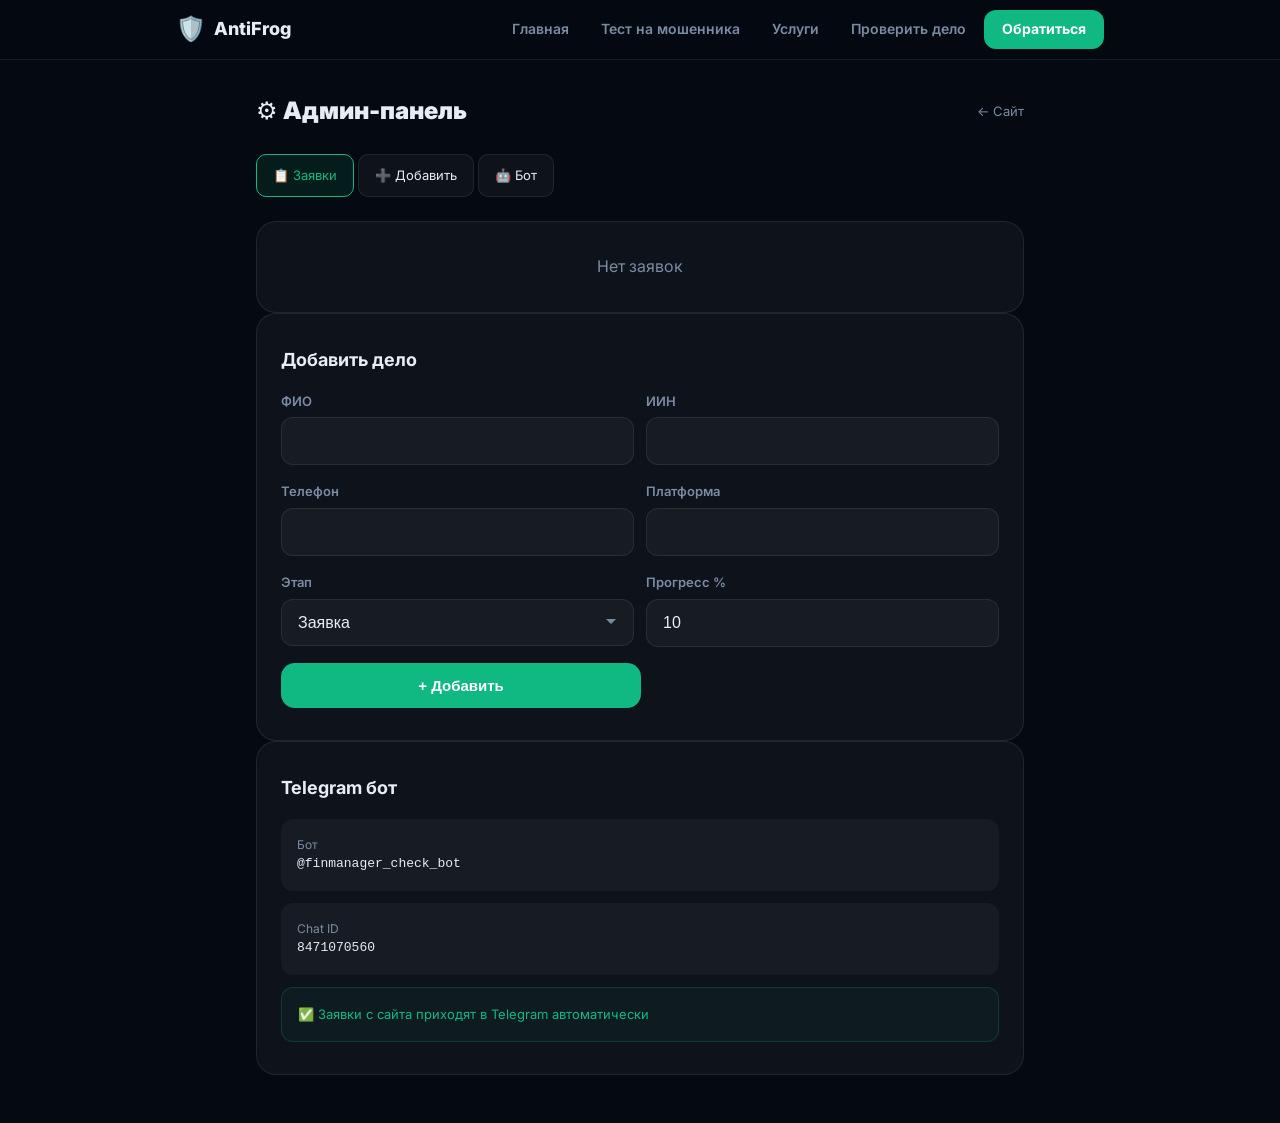
==== admin.html @ 323d5424 "v2: единое меню, мобильный-first, тесты, simple forms, Telegram bot" ====
<!DOCTYPE html>
<html lang="ru">
<head>
<meta charset="UTF-8">
<meta name="viewport" content="width=device-width, initial-scale=1.0, maximum-scale=1.0, user-scalable=no">
<title>Admin — AntiFrog</title>
<link rel="icon" href="data:image/svg+xml,<svg xmlns='http://www.w3.org/2000/svg' viewBox='0 0 100 100'><text y='.9em' font-size='90'>⚙️</text></svg>">
<link rel="preconnect" href="https://fonts.googleapis.com">
<link href="https://fonts.googleapis.com/css2?family=Inter:wght@400;500;600;700;800;900&display=swap" rel="stylesheet">
<link rel="stylesheet" href="css/style.css">
</head>
<body>

<section class="section" style="padding-top:32px">
  <div class="container" style="max-width:800px">
    <div style="display:flex;justify-content:space-between;align-items:center;margin-bottom:24px">
      <h1 style="font-size:24px;font-weight:900">⚙️ Админ-панель</h1>
      <a href="/" style="font-size:13px;color:var(--muted)">← Сайт</a>
    </div>

    <div class="admin-tabs">
      <div class="admin-tab active" onclick="showTab('list')">📋 Заявки</div>
      <div class="admin-tab" onclick="showTab('add')">➕ Добавить</div>
      <div class="admin-tab" onclick="showTab('info')">🤖 Бот</div>
    </div>

    <div id="tabList">
      <div id="casesList"></div>
    </div>

    <div id="tabAdd" class="hidden">
      <div class="card card-lg">
        <h2 style="font-size:18px;font-weight:700;margin-bottom:16px">Добавить дело</h2>
        <div class="form-row">
          <div class="form-group"><label class="form-label">ФИО</label><input class="form-input" id="aName"></div>
          <div class="form-group"><label class="form-label">ИИН</label><input class="form-input" id="aIin" maxlength="12"></div>
        </div>
        <div class="form-row">
          <div class="form-group"><label class="form-label">Телефон</label><input class="form-input" id="aPhone"></div>
          <div class="form-group"><label class="form-label">Платформа</label><input class="form-input" id="aPlatform"></div>
        </div>
        <div class="form-row">
          <div class="form-group"><label class="form-label">Этап</label>
            <select class="form-input" id="aStage"><option>Заявка</option><option>Анализ</option><option>Претензия</option><option>Возврат</option></select>
          </div>
          <div class="form-group"><label class="form-label">Прогресс %</label><input type="number" class="form-input" id="aProgress" value="10"></div>
        </div>
        <button onclick="addCase()" class="btn btn-primary">+ Добавить</button>
      </div>
    </div>

    <div id="tabInfo" class="hidden">
      <div class="card card-lg">
        <h2 style="font-size:18px;font-weight:700;margin-bottom:16px">Telegram бот</h2>
        <div style="background:var(--card);border-radius:12px;padding:16px;margin-bottom:12px">
          <p style="font-size:12px;color:var(--muted)">Бот</p>
          <p style="font-family:monospace">@finmanager_check_bot</p>
        </div>
        <div style="background:var(--card);border-radius:12px;padding:16px;margin-bottom:12px">
          <p style="font-size:12px;color:var(--muted)">Chat ID</p>
          <p style="font-family:monospace">8471070560</p>
        </div>
        <div style="background:rgba(16,185,129,0.06);border:1px solid rgba(16,185,129,0.2);border-radius:12px;padding:16px">
          <p style="font-size:13px;color:var(--green)">✅ Заявки с сайта приходят в Telegram автоматически</p>
        </div>
      </div>
    </div>
  </div>
</section>

<script src="js/common.js"></script>
<script>
function showTab(t) {
  ['List','Add','Info'].forEach(id => document.getElementById('tab'+id).classList.add('hidden'));
  document.getElementById('tab'+t.charAt(0).toUpperCase()+t.slice(1)).classList.remove('hidden');
  document.querySelectorAll('.admin-tab').forEach(el => el.classList.remove('active'));
  event.target.classList.add('active');
  if (t === 'list') renderCases();
}

function renderCases() {
  const cases = getCases();
  const el = document.getElementById('casesList');
  const entries = Object.entries(cases);
  if (!entries.length) { el.innerHTML = '<div class="card text-center" style="padding:32px;color:var(--muted)">Нет заявок</div>'; return; }
  el.innerHTML = entries.map(([n, c]) => `
    <div class="card" style="padding:16px;margin-bottom:8px;display:flex;justify-content:space-between;align-items:center;cursor:pointer" onclick="editCase('${n}')">
      <div>
        <p style="font-weight:700">${c.fullName||'Без имени'}</p>
        <p style="font-size:12px;color:var(--muted)">${c.platform||'?'} · ${c.stage} · ${c.progress}%</p>
      </div>
      <span style="font-size:11px;padding:4px 10px;background:${c.progress>=50?'rgba(16,185,129,0.1)':'rgba(245,158,11,0.1)'};color:${c.progress>=50?'var(--green)':'var(--gold)'};border-radius:8px;font-weight:600">${c.status}</span>
    </div>
  `).join('');
}

function editCase(num) {
  const cases = getCases();
  const c = cases[num];
  const s = prompt(`Статус для #${num}:\nТекущий: ${c.status}`, c.status);
  if (s && s !== c.status) {
    c.status = s;
    if (!c.comments) c.comments = [];
    c.comments.push({ date: new Date().toLocaleString('ru-RU'), text: 'Статус: ' + s });
    cases[num] = c; saveCases(cases); renderCases(); showToast('Обновлено');
  }
}

function addCase() {
  const num = 'AF-' + Date.now().toString(36).toUpperCase().slice(-6);
  const cases = getCases();
  cases[num] = {
    fullName: document.getElementById('aName').value.trim(),
    iin: document.getElementById('aIin').value.trim(),
    phone: document.getElementById('aPhone').value.trim(),
    platform: document.getElementById('aPlatform').value.trim(),
    stage: document.getElementById('aStage').value,
    progress: parseInt(document.getElementById('aProgress').value)||10,
    status: 'На рассмотрении',
    comments: [{ date: new Date().toLocaleString('ru-RU'), text: 'Создано администратором' }]
  };
  saveCases(cases); showToast('Добавлено: ' + num); showTab('list');
}

renderCases();
</script>
</body>
</html>
---- css/style.css ----
/* AntiFrog — Mobile-First Design */
:root {
  --bg: #050a12;
  --bg2: #0a1628;
  --card: rgba(255,255,255,0.04);
  --border: rgba(255,255,255,0.08);
  --text: #e8ecf4;
  --muted: #7a8ba3;
  --green: #10b981;
  --green-dark: #059669;
  --blue: #3b82f6;
  --red: #ef4444;
  --gold: #f59e0b;
}

*, *::before, *::after { margin: 0; padding: 0; box-sizing: border-box; }
html { scroll-behavior: smooth; -webkit-text-size-adjust: 100%; }
body {
  font-family: 'Inter', system-ui, -apple-system, sans-serif;
  background: var(--bg);
  color: var(--text);
  line-height: 1.6;
  -webkit-font-smoothing: antialiased;
  padding-top: 60px;
  padding-bottom: 70px;
}
body.has-nav { padding-top: 60px; }
a { color: inherit; text-decoration: none; }
img { max-width: 100%; display: block; }
.container { max-width: 960px; margin: 0 auto; padding: 0 16px; }
.text-center { text-align: center; }
.center { display: flex; justify-content: center; }
.mt { margin-top: 32px; }
.hl { color: var(--green); }

/* ===== TOP NAV ===== */
.topnav {
  position: fixed; top: 0; left: 0; right: 0; z-index: 1000;
  background: rgba(5,10,18,0.95);
  backdrop-filter: blur(20px);
  border-bottom: 1px solid var(--border);
  height: 60px;
}
.topnav-inner {
  max-width: 960px; margin: 0 auto; padding: 0 16px;
  display: flex; align-items: center; justify-content: space-between;
  height: 100%;
}
.topnav-logo {
  display: flex; align-items: center; gap: 8px;
  font-weight: 800; font-size: 18px;
}
.topnav-logo-icon { font-size: 24px; }
.topnav-burger {
  display: flex; flex-direction: column; gap: 5px;
  background: none; border: none; cursor: pointer; padding: 8px;
}
.topnav-burger span {
  display: block; width: 22px; height: 2px; background: var(--text);
  transition: all .3s;
}
.topnav-links {
  display: none;
  position: fixed; top: 60px; left: 0; right: 0; bottom: 70px;
  background: rgba(5,10,18,0.98);
  flex-direction: column; align-items: center; justify-content: center; gap: 24px;
  z-index: 999;
}
.topnav-links.open { display: flex; }
.topnav-links a {
  font-size: 18px; font-weight: 600; color: var(--muted);
  padding: 12px 24px; border-radius: 12px; transition: all .2s;
}
.topnav-links a:hover, .topnav-links a.active { color: var(--text); background: var(--card); }
.topnav-cta {
  background: var(--green) !important; color: #fff !important;
  border-radius: 12px !important; font-weight: 700 !important;
}
.topnav-cta:hover { background: var(--green-dark) !important; }

/* ===== BOTTOM BAR (mobile) ===== */
.bottombar {
  position: fixed; bottom: 0; left: 0; right: 0; z-index: 1000;
  background: rgba(5,10,18,0.95);
  backdrop-filter: blur(20px);
  border-top: 1px solid var(--border);
  display: flex; justify-content: space-around; align-items: center;
  height: 64px; padding: 0 4px;
}
.bottombar-item {
  display: flex; flex-direction: column; align-items: center; gap: 2px;
  font-size: 10px; color: var(--muted); padding: 6px 8px;
  border-radius: 8px; transition: all .2s;
  min-width: 0;
}
.bottombar-item.active, .bottombar-item:hover { color: var(--green); }
.bottombar-icon { font-size: 20px; }
.bottombar-cta {
  background: var(--green); color: #fff !important; border-radius: 16px;
  padding: 8px 16px; font-weight: 700;
  margin-top: -16px;
}

/* ===== HERO ===== */
.hero {
  padding: 48px 0 40px;
  background: radial-gradient(ellipse at 50% 0%, rgba(16,185,129,0.08) 0%, transparent 60%);
  text-align: center;
}
.hero-badge {
  display: inline-block;
  background: rgba(16,185,129,0.1); border: 1px solid rgba(16,185,129,0.2);
  padding: 8px 16px; border-radius: 20px; font-size: 13px; font-weight: 600;
  color: var(--green); margin-bottom: 20px;
}
.hero h1 {
  font-size: clamp(28px, 7vw, 48px); font-weight: 900; line-height: 1.15;
  margin-bottom: 16px;
}
.hero-sub { font-size: 17px; color: var(--muted); margin-bottom: 24px; max-width: 500px; margin-left: auto; margin-right: auto; }
.hero-checks { text-align: left; max-width: 400px; margin: 0 auto 28px; }
.check { padding: 8px 0; font-size: 14px; color: var(--green); font-weight: 500; }
.hero-actions { display: flex; flex-direction: column; gap: 12px; align-items: center; }

/* ===== BUTTONS ===== */
.btn {
  display: inline-flex; align-items: center; justify-content: center; gap: 8px;
  padding: 14px 28px; border-radius: 14px; font-size: 15px; font-weight: 700;
  border: none; cursor: pointer; transition: all .2s; text-align: center;
  width: 100%; max-width: 360px;
}
.btn-primary { background: var(--green); color: #fff; }
.btn-primary:hover { background: var(--green-dark); transform: translateY(-1px); box-shadow: 0 8px 24px rgba(16,185,129,0.25); }
.btn-outline { background: transparent; border: 2px solid var(--border); color: var(--text); }
.btn-outline:hover { border-color: var(--green); color: var(--green); }
.btn-lg { padding: 16px 32px; font-size: 16px; }
.btn-xl { padding: 18px 40px; font-size: 18px; border-radius: 16px; max-width: 400px; }
.btn-sm { padding: 10px 20px; font-size: 13px; }

/* ===== STATS ===== */
.stats { padding: 32px 0; border-top: 1px solid var(--border); border-bottom: 1px solid var(--border); }
.stats-grid { display: grid; grid-template-columns: repeat(2, 1fr); gap: 20px; text-align: center; }
.stat-num { font-size: 28px; font-weight: 900; color: var(--green); }
.stat-lbl { font-size: 12px; color: var(--muted); margin-top: 4px; }

/* ===== SECTIONS ===== */
.section { padding: 48px 0; }
.section-dark { background: var(--bg2); }
.section-title { font-size: clamp(24px, 5vw, 36px); font-weight: 900; text-align: center; margin-bottom: 8px; }
.section-sub { text-align: center; color: var(--muted); margin-bottom: 32px; font-size: 15px; }

/* ===== STEPS ===== */
.steps { display: flex; flex-direction: column; gap: 20px; margin-bottom: 32px; }
.step {
  background: var(--card); border: 1px solid var(--border);
  border-radius: 16px; padding: 24px; position: relative;
  transition: all .3s;
}
.step:hover { border-color: rgba(16,185,129,0.3); }
.step-num {
  width: 36px; height: 36px; border-radius: 50%;
  background: var(--green); color: #fff; font-weight: 800;
  display: flex; align-items: center; justify-content: center;
  font-size: 16px; margin-bottom: 12px;
}
.step h3 { font-size: 18px; font-weight: 700; margin-bottom: 6px; }
.step p { color: var(--muted); font-size: 14px; }

/* ===== QUIZ PROMO ===== */
.quiz-promo {
  background: linear-gradient(135deg, rgba(16,185,129,0.1), rgba(59,130,246,0.1));
  border: 1px solid rgba(16,185,129,0.2);
  border-radius: 24px; padding: 40px 24px;
}
.quiz-promo-icon { font-size: 48px; margin-bottom: 16px; }
.quiz-promo h2 { font-size: 28px; font-weight: 900; margin-bottom: 12px; }
.quiz-promo p { color: var(--muted); margin-bottom: 24px; max-width: 400px; margin-left: auto; margin-right: auto; }

/* ===== SIGNS ===== */
.signs-grid { display: grid; grid-template-columns: 1fr; gap: 10px; margin-bottom: 16px; }
.sign-card {
  background: rgba(239,68,68,0.06); border: 1px solid rgba(239,68,68,0.15);
  border-radius: 12px; padding: 14px 16px; font-size: 14px; color: #fca5a5;
}

/* ===== HOTLINES ===== */
.hotlines { display: flex; flex-direction: column; gap: 12px; }
.hotline {
  background: var(--card); border: 1px solid var(--border);
  border-radius: 16px; padding: 20px; text-align: center;
}
.hotline-num { font-size: 32px; font-weight: 900; color: var(--green); }
.hotline-name { font-size: 16px; font-weight: 700; margin: 4px 0; }
.hotline-desc { font-size: 13px; color: var(--muted); }

/* ===== CTA ===== */
.cta-section {
  background: linear-gradient(135deg, rgba(16,185,129,0.08), rgba(59,130,246,0.08));
  border-top: 1px solid var(--border); border-bottom: 1px solid var(--border);
}
.cta-section h2 { font-size: clamp(24px, 5vw, 36px); font-weight: 900; margin-bottom: 12px; }
.cta-section p { color: var(--muted); margin-bottom: 24px; }
.cta-section .btn { margin: 0 auto; }

/* ===== FOOTER ===== */
.footer { padding: 32px 0; border-top: 1px solid var(--border); text-align: center; }
.footer p { font-size: 12px; color: var(--muted); margin-bottom: 4px; }

/* ===== FORMS ===== */
.form-group { margin-bottom: 16px; }
.form-label { display: block; font-size: 13px; font-weight: 600; color: var(--muted); margin-bottom: 6px; }
.form-input {
  width: 100%; padding: 14px 16px; background: rgba(255,255,255,0.04);
  border: 1px solid var(--border); border-radius: 12px;
  color: var(--text); font-size: 16px; outline: none;
  transition: border-color .2s; -webkit-appearance: none;
}
.form-input:focus { border-color: var(--green); }
.form-input::placeholder { color: #4a5568; }
select.form-input { background-image: url("data:image/svg+xml,%3Csvg xmlns='http://www.w3.org/2000/svg' width='12' height='12' viewBox='0 0 12 12'%3E%3Cpath fill='%237a8ba3' d='M6 8L1 3h10z'/%3E%3C/svg%3E"); background-repeat: no-repeat; background-position: right 16px center; }
textarea.form-input { resize: vertical; min-height: 100px; }

.form-row { display: grid; grid-template-columns: 1fr 1fr; gap: 12px; }

.chip-group { display: flex; flex-wrap: wrap; gap: 8px; }
.chip {
  padding: 10px 16px; background: var(--card); border: 1px solid var(--border);
  border-radius: 12px; font-size: 14px; cursor: pointer; transition: all .2s;
}
.chip:hover, .chip.selected { border-color: var(--green); background: rgba(16,185,129,0.1); color: var(--green); }

.radio-group { display: flex; gap: 8px; }
.radio-item {
  flex: 1; padding: 12px; background: var(--card); border: 1px solid var(--border);
  border-radius: 12px; text-align: center; font-size: 14px; cursor: pointer;
  transition: all .2s;
}
.radio-item:hover, .radio-item.selected { border-color: var(--green); background: rgba(16,185,129,0.1); color: var(--green); }

/* ===== PROGRESS ===== */
.progress-bar { height: 4px; background: rgba(255,255,255,0.06); border-radius: 2px; margin-bottom: 24px; overflow: hidden; }
.progress-fill { height: 100%; background: linear-gradient(90deg, var(--green), var(--blue)); border-radius: 2px; transition: width .5s ease; }

/* ===== CARD ===== */
.card {
  background: var(--card); border: 1px solid var(--border);
  border-radius: 20px; padding: 24px;
}
.card-lg { padding: 32px 24px; }

/* ===== QUIZ ===== */
.quiz-question { margin-bottom: 24px; }
.quiz-question h3 { font-size: 20px; font-weight: 700; margin-bottom: 16px; }
.quiz-option {
  display: block; width: 100%; text-align: left; padding: 16px;
  background: var(--card); border: 1px solid var(--border);
  border-radius: 14px; font-size: 15px; color: var(--text);
  cursor: pointer; transition: all .2s; margin-bottom: 8px;
}
.quiz-option:hover { border-color: var(--green); background: rgba(16,185,129,0.05); }
.quiz-option.selected { border-color: var(--green); background: rgba(16,185,129,0.1); }
.quiz-result { text-align: center; padding: 32px 0; }
.quiz-result-icon { font-size: 64px; margin-bottom: 16px; }
.quiz-result h2 { font-size: 28px; font-weight: 900; margin-bottom: 12px; }

/* ===== CHECK RESULT ===== */
.case-card {
  background: var(--card); border: 1px solid var(--border);
  border-radius: 20px; padding: 24px; margin-bottom: 16px;
}
.case-header { display: flex; align-items: center; gap: 8px; margin-bottom: 16px; }
.case-dot { width: 10px; height: 10px; border-radius: 50%; background: var(--green); }
.case-status { font-size: 13px; color: var(--green); font-weight: 600; }
.case-progress { margin-bottom: 16px; }
.case-progress-header { display: flex; justify-content: space-between; font-size: 13px; margin-bottom: 6px; }
.case-progress-header span:first-child { color: var(--muted); }
.case-progress-header span:last-child { color: var(--green); font-weight: 700; }
.case-stages { display: flex; justify-content: space-between; margin-bottom: 20px; overflow-x: auto; padding-bottom: 8px; }
.case-stage { display: flex; flex-direction: column; align-items: center; gap: 4px; min-width: 32px; }
.case-stage-dot { width: 12px; height: 12px; border-radius: 50%; border: 2px solid rgba(255,255,255,0.1); }
.case-stage-dot.done, .case-stage-dot.active { border-color: var(--green); background: var(--green); }
.case-stage-dot.active { box-shadow: 0 0 0 3px rgba(16,185,129,0.3); }
.case-stage-label { font-size: 10px; color: var(--muted); }
.case-details { display: grid; grid-template-columns: 1fr 1fr; gap: 10px; margin-bottom: 16px; }
.case-detail { background: rgba(255,255,255,0.03); border-radius: 10px; padding: 12px; }
.case-detail-label { font-size: 11px; color: var(--muted); margin-bottom: 2px; }
.case-detail-value { font-size: 14px; font-weight: 600; }
.case-comments { border-top: 1px solid var(--border); padding-top: 16px; }
.case-comments h4 { font-size: 14px; font-weight: 700; margin-bottom: 12px; }
.comment { border-left: 2px solid rgba(16,185,129,0.3); padding-left: 12px; margin-bottom: 12px; }
.comment-date { font-size: 11px; color: var(--muted); }
.comment-text { font-size: 13px; margin-top: 2px; }

/* ===== ADMIN ===== */
.admin-tabs { display: flex; gap: 4px; margin-bottom: 20px; overflow-x: auto; padding-bottom: 4px; }
.admin-tab { padding: 10px 16px; background: var(--card); border: 1px solid var(--border); border-radius: 10px; font-size: 13px; cursor: pointer; white-space: nowrap; transition: all .2s; }
.admin-tab.active { border-color: var(--green); background: rgba(16,185,129,0.1); color: var(--green); }

/* ===== RESPONSIVE ===== */
@media (min-width: 640px) {
  .hero { padding: 80px 0 60px; }
  .hero-actions { flex-direction: row; justify-content: center; }
  .steps { flex-direction: row; }
  .signs-grid { grid-template-columns: repeat(2, 1fr); }
  .hotlines { flex-direction: row; }
  .stats-grid { grid-template-columns: repeat(4, 1fr); }
  .case-details { grid-template-columns: repeat(4, 1fr); }
}

@media (min-width: 768px) {
  body { padding-bottom: 0; }
  .bottombar { display: none; }
  .topnav-burger { display: none; }
  .topnav-links {
    display: flex !important;
    position: static; background: none;
    flex-direction: row; gap: 4px;
  }
  .topnav-links a { font-size: 14px; padding: 8px 14px; }
  .topnav-cta { padding: 8px 18px !important; }
}

@media (min-width: 1024px) {
  .form-row { grid-template-columns: repeat(2, 1fr); }
}
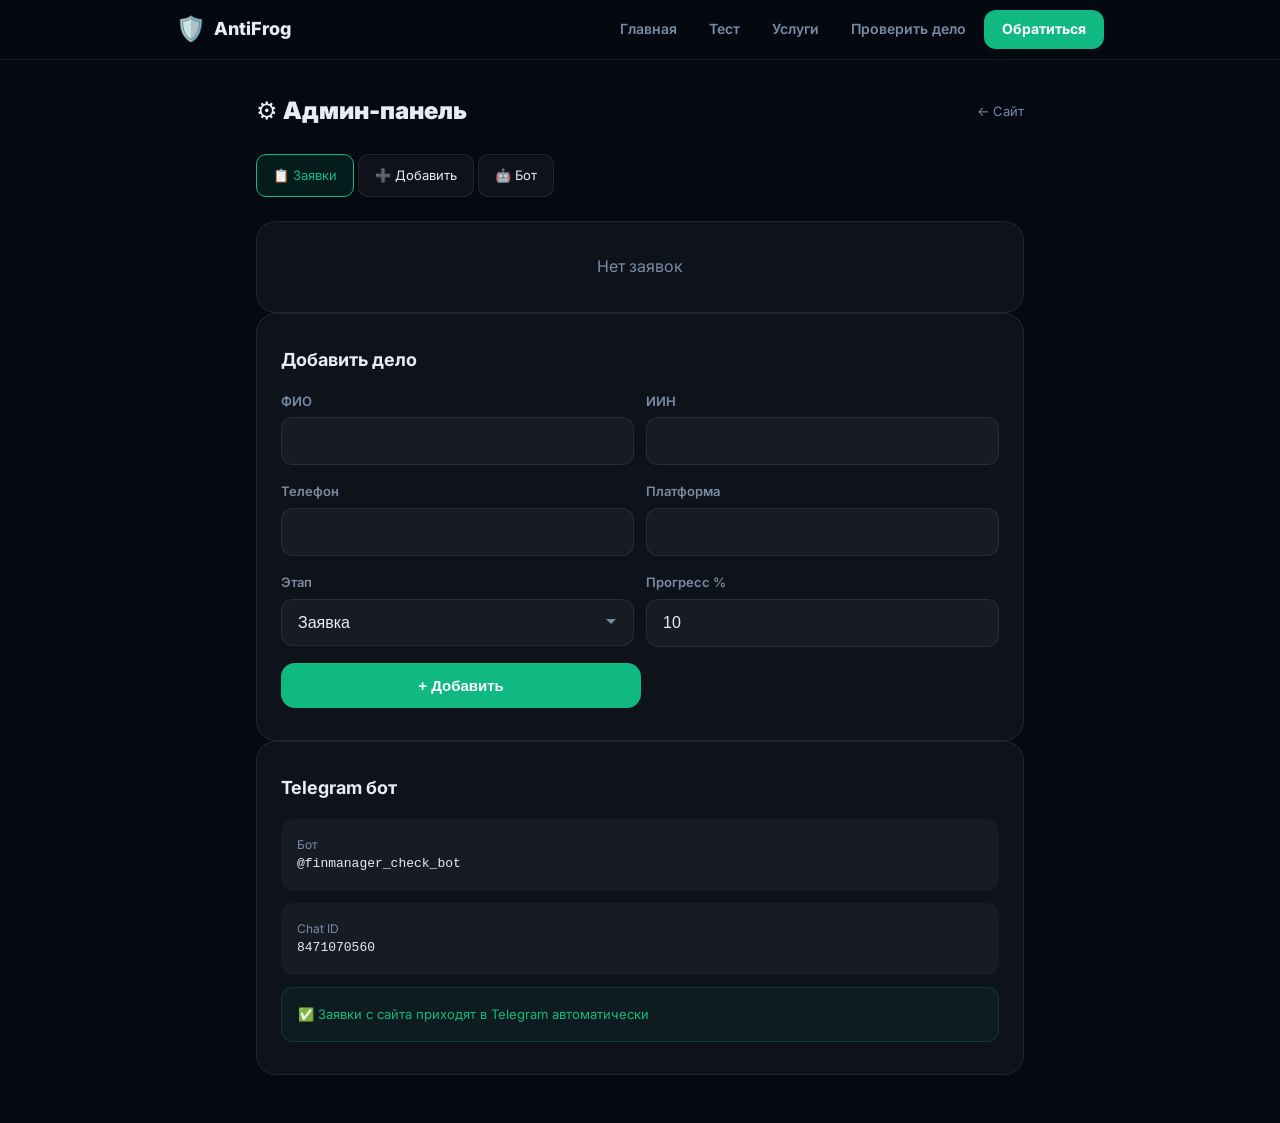
==== commit 60d7ddf7: "fix: correct base path /anti-fraud-portal/ for all links" ====
--- a/admin.html
+++ b/admin.html
@@ -15,7 +15,7 @@
   <div class="container" style="max-width:800px">
     <div style="display:flex;justify-content:space-between;align-items:center;margin-bottom:24px">
       <h1 style="font-size:24px;font-weight:900">⚙️ Админ-панель</h1>
-      <a href="/" style="font-size:13px;color:var(--muted)">← Сайт</a>
+      <a href="/anti-fraud-portal/" style="font-size:13px;color:var(--muted)">← Сайт</a>
     </div>
 
     <div class="admin-tabs">
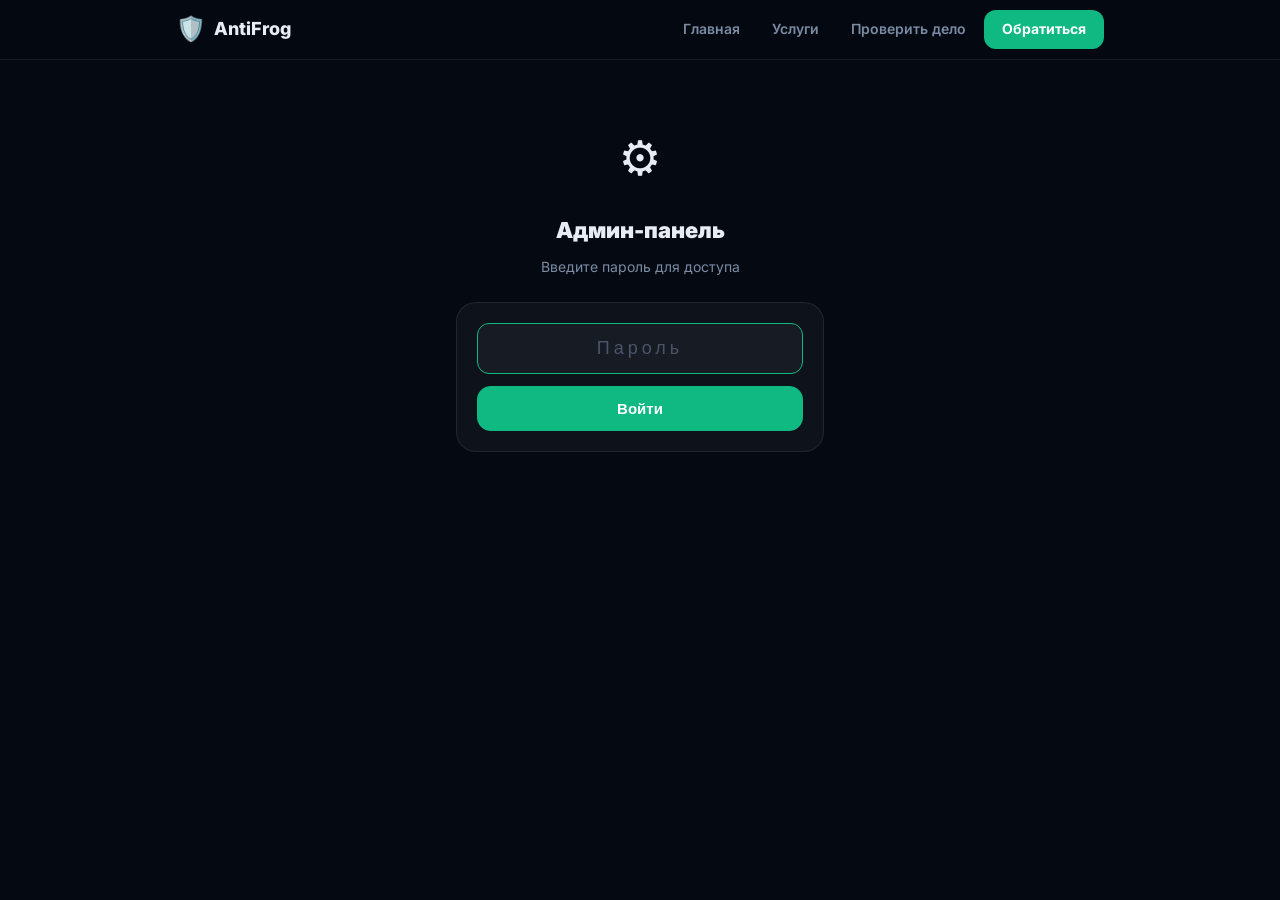
==== commit 1379f96a: "v9: admin panel with password, full client management, comments, export/import" ====
--- a/admin.html
+++ b/admin.html
@@ -11,118 +11,329 @@
 </head>
 <body>
 
-<section class="section" style="padding-top:32px">
+<!-- PASSWORD GATE -->
+<div id="gate" class="section" style="padding-top:60px">
+  <div class="container" style="max-width:400px;text-align:center">
+    <div style="font-size:48px;margin-bottom:16px">⚙️</div>
+    <h1 style="font-size:22px;font-weight:900;margin-bottom:8px">Админ-панель</h1>
+    <p style="color:var(--muted);font-size:14px;margin-bottom:24px">Введите пароль для доступа</p>
+    <div class="card" style="padding:20px">
+      <input type="password" id="pwdInput" class="form-input" placeholder="Пароль" style="text-align:center;font-size:18px;letter-spacing:4px" autofocus>
+      <button onclick="checkPwd()" class="btn btn-primary" style="width:100%;margin-top:12px">Войти</button>
+      <p id="pwdError" style="color:var(--red);font-size:13px;margin-top:8px;display:none">Неверный пароль</p>
+    </div>
+  </div>
+</div>
+
+<!-- ADMIN PANEL -->
+<div id="panel" class="hidden" style="padding-bottom:80px">
   <div class="container" style="max-width:800px">
-    <div style="display:flex;justify-content:space-between;align-items:center;margin-bottom:24px">
-      <h1 style="font-size:24px;font-weight:900">⚙️ Админ-панель</h1>
-      <a href="/anti-fraud-portal/" style="font-size:13px;color:var(--muted)">← Сайт</a>
-    </div>
-
-    <div class="admin-tabs">
-      <div class="admin-tab active" onclick="showTab('list')">📋 Заявки</div>
-      <div class="admin-tab" onclick="showTab('add')">➕ Добавить</div>
-      <div class="admin-tab" onclick="showTab('info')">🤖 Бот</div>
-    </div>
-
-    <div id="tabList">
-      <div id="casesList"></div>
-    </div>
-
-    <div id="tabAdd" class="hidden">
+
+    <div style="display:flex;justify-content:space-between;align-items:center;margin-bottom:16px;padding-top:12px">
+      <h1 style="font-size:20px;font-weight:900">⚙️ Управление клиентами</h1>
+      <div style="display:flex;gap:8px">
+        <button onclick="exportData()" class="btn btn-outline btn-sm" style="max-width:120px">📥 Экспорт</button>
+        <button onclick="showTab('add')" class="btn btn-primary btn-sm" style="max-width:120px">➕ Добавить</button>
+      </div>
+    </div>
+
+    <!-- TABS -->
+    <div class="admin-tabs" style="margin-bottom:16px">
+      <div class="admin-tab active" onclick="showTab('list')">📋 Клиенты (<span id="clientCount">0</span>)</div>
+      <div class="admin-tab" onclick="showTab('add')">➕ Новый</div>
+      <div class="admin-tab" onclick="showTab('import')">📥 Импорт</div>
+    </div>
+
+    <!-- SEARCH -->
+    <div class="card" style="display:flex;gap:8px;padding:8px;margin-bottom:16px" id="searchBlock">
+      <input type="text" class="form-input" id="searchInput" placeholder="Поиск по ФИО, номеру, платформе..." style="border:none;background:none;flex:1" oninput="filterClients()">
+    </div>
+
+    <!-- CLIENT LIST -->
+    <div id="listTab">
+      <div id="clientsList"></div>
+    </div>
+
+    <!-- ADD CLIENT -->
+    <div id="addTab" class="hidden">
       <div class="card card-lg">
-        <h2 style="font-size:18px;font-weight:700;margin-bottom:16px">Добавить дело</h2>
+        <h2 style="font-size:18px;font-weight:700;margin-bottom:16px">Новый клиент</h2>
+        <div class="form-group"><label class="form-label">ФИО *</label><input class="form-input" id="a_name"></div>
         <div class="form-row">
-          <div class="form-group"><label class="form-label">ФИО</label><input class="form-input" id="aName"></div>
-          <div class="form-group"><label class="form-label">ИИН</label><input class="form-input" id="aIin" maxlength="12"></div>
-        </div>
+          <div class="form-group"><label class="form-label">Телефон</label><input class="form-input" id="a_phone"></div>
+          <div class="form-group"><label class="form-label">Email</label><input class="form-input" id="a_email"></div>
+        </div>
+        <div class="form-group"><label class="form-label">Платформа *</label><input class="form-input" id="a_platform"></div>
         <div class="form-row">
-          <div class="form-group"><label class="form-label">Телефон</label><input class="form-input" id="aPhone"></div>
-          <div class="form-group"><label class="form-label">Платформа</label><input class="form-input" id="aPlatform"></div>
+          <div class="form-group"><label class="form-label">Сумма потерь (₸)</label><input class="form-input" id="a_amount" type="number"></div>
+          <div class="form-group"><label class="form-label">Сумма возврата (₸)</label><input class="form-input" id="a_recovered" type="number" value="0"></div>
         </div>
         <div class="form-row">
           <div class="form-group"><label class="form-label">Этап</label>
-            <select class="form-input" id="aStage"><option>Заявка</option><option>Анализ</option><option>Претензия</option><option>Возврат</option></select>
+            <select class="form-input" id="a_stage"><option>Заявка</option><option>Анализ</option><option>Претензия</option><option>Чарджбэк</option><option>Суд</option><option>Возврат</option><option>Завершено</option></select>
           </div>
-          <div class="form-group"><label class="form-label">Прогресс %</label><input type="number" class="form-input" id="aProgress" value="10"></div>
-        </div>
-        <button onclick="addCase()" class="btn btn-primary">+ Добавить</button>
-      </div>
-    </div>
-
-    <div id="tabInfo" class="hidden">
+          <div class="form-group"><label class="form-label">Прогресс %</label><input class="form-input" id="a_progress" type="number" value="10" min="0" max="100"></div>
+        </div>
+        <div class="form-group"><label class="form-label">Первый комментарий</label><textarea class="form-input" id="a_comment" rows="2"></textarea></div>
+        <div style="display:flex;gap:8px">
+          <button onclick="showTab('list')" class="btn btn-outline" style="flex:1">Отмена</button>
+          <button onclick="addClient()" class="btn btn-primary" style="flex:2">Добавить клиента</button>
+        </div>
+      </div>
+    </div>
+
+    <!-- IMPORT -->
+    <div id="importTab" class="hidden">
       <div class="card card-lg">
-        <h2 style="font-size:18px;font-weight:700;margin-bottom:16px">Telegram бот</h2>
-        <div style="background:var(--card);border-radius:12px;padding:16px;margin-bottom:12px">
-          <p style="font-size:12px;color:var(--muted)">Бот</p>
-          <p style="font-family:monospace">@finmanager_check_bot</p>
-        </div>
-        <div style="background:var(--card);border-radius:12px;padding:16px;margin-bottom:12px">
-          <p style="font-size:12px;color:var(--muted)">Chat ID</p>
-          <p style="font-family:monospace">8471070560</p>
-        </div>
-        <div style="background:rgba(16,185,129,0.06);border:1px solid rgba(16,185,129,0.2);border-radius:12px;padding:16px">
-          <p style="font-size:13px;color:var(--green)">✅ Заявки с сайта приходят в Telegram автоматически</p>
-        </div>
-      </div>
-    </div>
+        <h2 style="font-size:18px;font-weight:700;margin-bottom:12px">Импорт данных</h2>
+        <p style="color:var(--muted);font-size:13px;margin-bottom:16px">Вставьте JSON-данные для импорта клиентов</p>
+        <textarea class="form-input" id="importData" rows="10" placeholder='[{"num":"AF-2606-1234","fullName":"Иванов Иван",...}]' style="font-family:monospace;font-size:12px"></textarea>
+        <button onclick="importData()" class="btn btn-primary" style="width:100%;margin-top:12px">Импортировать</button>
+      </div>
+    </div>
+
   </div>
-</section>
+</div>
+
+<!-- EDIT MODAL -->
+<div class="modal-overlay" id="editModal" style="display:none" onclick="closeEdit(event)">
+  <div class="modal" onclick="event.stopPropagation()" style="max-height:90vh">
+    <div class="modal-handle"></div>
+    <div id="editContent"></div>
+  </div>
+</div>
 
 <script src="js/common.js"></script>
 <script>
+const PASSWORD = '1304';
+const STAGES = ['Заявка','Анализ','Претензия','Чарджбэк','Суд','Возврат','Завершено'];
+
+function checkPwd() {
+  if (document.getElementById('pwdInput').value === PASSWORD) {
+    document.getElementById('gate').classList.add('hidden');
+    document.getElementById('panel').classList.remove('hidden');
+    renderList();
+  } else {
+    document.getElementById('pwdError').style.display = 'block';
+    setTimeout(() => document.getElementById('pwdError').style.display = 'none', 2000);
+  }
+}
+document.getElementById('pwdInput').addEventListener('keydown', e => { if (e.key === 'Enter') checkPwd(); });
+
 function showTab(t) {
-  ['List','Add','Info'].forEach(id => document.getElementById('tab'+id).classList.add('hidden'));
-  document.getElementById('tab'+t.charAt(0).toUpperCase()+t.slice(1)).classList.remove('hidden');
+  ['list','add','import'].forEach(id => document.getElementById(id+'Tab').classList.add('hidden'));
+  document.getElementById(t+'Tab').classList.remove('hidden');
   document.querySelectorAll('.admin-tab').forEach(el => el.classList.remove('active'));
-  event.target.classList.add('active');
-  if (t === 'list') renderCases();
-}
-
-function renderCases() {
-  const cases = getCases();
-  const el = document.getElementById('casesList');
-  const entries = Object.entries(cases);
-  if (!entries.length) { el.innerHTML = '<div class="card text-center" style="padding:32px;color:var(--muted)">Нет заявок</div>'; return; }
-  el.innerHTML = entries.map(([n, c]) => `
-    <div class="card" style="padding:16px;margin-bottom:8px;display:flex;justify-content:space-between;align-items:center;cursor:pointer" onclick="editCase('${n}')">
-      <div>
-        <p style="font-weight:700">${c.fullName||'Без имени'}</p>
-        <p style="font-size:12px;color:var(--muted)">${c.platform||'?'} · ${c.stage} · ${c.progress}%</p>
-      </div>
-      <span style="font-size:11px;padding:4px 10px;background:${c.progress>=50?'rgba(16,185,129,0.1)':'rgba(245,158,11,0.1)'};color:${c.progress>=50?'var(--green)':'var(--gold)'};border-radius:8px;font-weight:600">${c.status}</span>
-    </div>
-  `).join('');
-}
-
-function editCase(num) {
+  event?.target?.classList?.add('active');
+}
+
+function renderList(filter) {
+  const cases = getCases();
+  let entries = Object.entries(cases);
+  if (filter) {
+    const q = filter.toLowerCase();
+    entries = entries.filter(([n,c]) => c.fullName?.toLowerCase().includes(q) || n.toLowerCase().includes(q) || c.platform?.toLowerCase().includes(q));
+  }
+  document.getElementById('clientCount').textContent = entries.length;
+  const list = document.getElementById('clientsList');
+
+  if (!entries.length) {
+    list.innerHTML = '<div class="card text-center" style="padding:32px;color:var(--muted)">Нет клиентов. Нажмите «Добавить».</div>';
+    return;
+  }
+
+  list.innerHTML = entries.map(([num, c]) => {
+    const si = STAGES.indexOf(c.stage);
+    const pct = c.progress || 0;
+    const color = pct >= 80 ? 'var(--green)' : pct >= 40 ? 'var(--blue)' : 'var(--gold)';
+    return `
+    <div class="card" style="padding:14px;margin-bottom:8px;cursor:pointer" onclick="editClient('${num}')">
+      <div style="display:flex;align-items:center;gap:12px">
+        <div style="width:42px;height:42px;border-radius:12px;background:${color}15;display:flex;align-items:center;justify-content:center;font-weight:700;font-size:13px;color:${color};flex-shrink:0">${num.slice(-4)}</div>
+        <div style="flex:1;min-width:0">
+          <div style="font-weight:700;font-size:14px;white-space:nowrap;overflow:hidden;text-overflow:ellipsis">${c.fullName || 'Без имени'}</div>
+          <div style="font-size:12px;color:var(--muted);white-space:nowrap;overflow:hidden;text-overflow:ellipsis">${c.platform || '?'} · ${c.stage || '?'} · ${pct}%</div>
+        </div>
+        <div style="text-align:right;flex-shrink:0">
+          <div style="font-size:11px;padding:3px 8px;border-radius:6px;background:${color}15;color:${color};font-weight:600">${c.status || 'На рассмотрении'}</div>
+          ${c.amount ? `<div style="font-size:11px;color:var(--muted);margin-top:4px">${Number(c.amount).toLocaleString()} ₸</div>` : ''}
+        </div>
+      </div>
+      <div style="margin-top:8px">
+        <div class="progress-bar" style="height:3px"><div class="progress-fill" style="width:${pct}%;background:${color}"></div></div>
+      </div>
+    </div>`;
+  }).join('');
+}
+
+function filterClients() { renderList(document.getElementById('searchInput').value); }
+
+function editClient(num) {
+  const c = getCases()[num];
+  if (!c) return;
+
+  const si = STAGES.indexOf(c.stage);
+  document.getElementById('editContent').innerHTML = `
+    <div style="display:flex;justify-content:space-between;align-items:center;margin-bottom:16px">
+      <h2 style="font-size:18px;font-weight:800">Дело #${num}</h2>
+      <button onclick="document.getElementById('editModal').style.display='none'" style="background:none;border:none;color:var(--muted);font-size:20px;cursor:pointer">✕</button>
+    </div>
+
+    <!-- STATUS & STAGE -->
+    <div class="card" style="padding:14px;margin-bottom:12px">
+      <div style="display:flex;gap:8px;margin-bottom:12px">
+        <select class="form-input" id="e_stage" style="flex:1;font-size:13px;padding:10px">
+          ${STAGES.map(s => `<option ${s===c.stage?'selected':''}>${s}</option>`).join('')}
+        </select>
+        <input type="number" class="form-input" id="e_progress" value="${c.progress||0}" min="0" max="100" style="width:70px;font-size:13px;padding:10px">
+        <span style="color:var(--muted);font-size:13px;align-self:center">%</span>
+      </div>
+      <div class="case-stages" style="margin-bottom:0">
+        ${STAGES.map((s,i) => `<div class="case-stage"><div class="case-stage-dot ${i<si?'done':i===si?'active':''}"></div><span class="case-stage-label" style="font-size:9px">${s}</span></div>`).join('')}
+      </div>
+    </div>
+
+    <!-- CLIENT INFO -->
+    <div class="card" style="padding:14px;margin-bottom:12px">
+      <h3 style="font-size:13px;font-weight:700;margin-bottom:10px;color:var(--muted)">Данные клиента</h3>
+      <div class="form-group"><label class="form-label">ФИО</label><input class="form-input" id="e_name" value="${c.fullName||''}" style="font-size:14px;padding:10px"></div>
+      <div class="form-row">
+        <div class="form-group"><label class="form-label">Телефон</label><input class="form-input" id="e_phone" value="${c.phone||''}" style="font-size:14px;padding:10px"></div>
+        <div class="form-group"><label class="form-label">Email</label><input class="form-input" id="e_email" value="${c.email||''}" style="font-size:14px;padding:10px"></div>
+      </div>
+      <div class="form-group"><label class="form-label">Платформа</label><input class="form-input" id="e_platform" value="${c.platform||''}" style="font-size:14px;padding:10px"></div>
+      <div class="form-row">
+        <div class="form-group"><label class="form-label">Потери (₸)</label><input class="form-input" id="e_amount" type="number" value="${c.amount||0}" style="font-size:14px;padding:10px"></div>
+        <div class="form-group"><label class="form-label">Возврат (₸)</label><input class="form-input" id="e_recovered" type="number" value="${c.recovered||0}" style="font-size:14px;padding:10px"></div>
+      </div>
+    </div>
+
+    <!-- COMMENTS -->
+    <div class="card" style="padding:14px;margin-bottom:12px">
+      <h3 style="font-size:13px;font-weight:700;margin-bottom:10px;color:var(--muted)">Комментарии и история</h3>
+      <div id="e_comments" style="max-height:200px;overflow-y:auto;margin-bottom:12px">
+        ${(c.comments||[]).map(cm => `
+          <div class="comment" style="margin-bottom:8px">
+            <div class="comment-date">${cm.date}</div>
+            <div class="comment-text">${cm.text}</div>
+          </div>
+        `).join('') || '<p style="color:var(--muted);font-size:13px">Нет комментариев</p>'}
+      </div>
+      <div style="display:flex;gap:8px">
+        <input class="form-input" id="e_newComment" placeholder="Новый комментарий..." style="flex:1;font-size:13px;padding:10px">
+        <button onclick="addComment('${num}')" class="btn btn-primary btn-sm" style="max-width:80px">+</button>
+      </div>
+    </div>
+
+    <!-- ACTIONS -->
+    <div style="display:flex;gap:8px;margin-bottom:12px">
+      <a href="/anti-fraud-portal/check.html?case=${num}" target="_blank" class="btn btn-outline" style="flex:1;font-size:13px">👁 Клиенту</a>
+      <button onclick="saveEdit('${num}')" class="btn btn-primary" style="flex:2;font-size:13px">💾 Сохранить</button>
+    </div>
+    <button onclick="deleteClient('${num}')" style="width:100%;background:none;border:1px solid rgba(239,68,68,0.3);color:var(--red);padding:10px;border-radius:10px;font-size:13px;cursor:pointer">🗑 Удалить клиента</button>
+  `;
+  document.getElementById('editModal').style.display = 'flex';
+}
+
+function closeEdit(e) { if (e.target === document.getElementById('editModal')) document.getElementById('editModal').style.display = 'none'; }
+
+function addComment(num) {
+  const input = document.getElementById('e_newComment');
+  const text = input.value.trim();
+  if (!text) return;
+  const cases = getCases();
+  if (!cases[num].comments) cases[num].comments = [];
+  cases[num].comments.push({ date: new Date().toLocaleString('ru-RU'), text });
+  saveCases(cases);
+  input.value = '';
+  editClient(num);
+}
+
+function saveEdit(num) {
   const cases = getCases();
   const c = cases[num];
-  const s = prompt(`Статус для #${num}:\nТекущий: ${c.status}`, c.status);
-  if (s && s !== c.status) {
-    c.status = s;
-    if (!c.comments) c.comments = [];
-    c.comments.push({ date: new Date().toLocaleString('ru-RU'), text: 'Статус: ' + s });
-    cases[num] = c; saveCases(cases); renderCases(); showToast('Обновлено');
-  }
-}
-
-function addCase() {
-  const num = 'AF-' + Date.now().toString(36).toUpperCase().slice(-6);
+  c.fullName = document.getElementById('e_name').value.trim();
+  c.phone = document.getElementById('e_phone').value.trim();
+  c.email = document.getElementById('e_email').value.trim();
+  c.platform = document.getElementById('e_platform').value.trim();
+  c.stage = document.getElementById('e_stage').value;
+  c.progress = parseInt(document.getElementById('e_progress').value) || 0;
+  c.amount = parseInt(document.getElementById('e_amount').value) || 0;
+  c.recovered = parseInt(document.getElementById('e_recovered').value) || 0;
+  c.status = c.progress >= 80 ? 'Завершено' : c.progress >= 40 ? 'В работе' : 'На рассмотрении';
+  saveCases(cases);
+  document.getElementById('editModal').style.display = 'none';
+  renderList();
+  showToast('Сохранено');
+}
+
+function deleteClient(num) {
+  if (!confirm('Удалить клиента ' + num + '?')) return;
+  const cases = getCases();
+  delete cases[num];
+  saveCases(cases);
+  document.getElementById('editModal').style.display = 'none';
+  renderList();
+  showToast('Удалено');
+}
+
+function addClient() {
+  const name = document.getElementById('a_name').value.trim();
+  const platform = document.getElementById('a_platform').value.trim();
+  if (!name || !platform) { showToast('Заполните ФИО и платформу', 'error'); return; }
+
+  const now = new Date();
+  const y = now.getFullYear().toString().slice(-2);
+  const m = String(now.getMonth()+1).padStart(2,'0');
+  const seq = String(Math.floor(Math.random()*9000)+1000);
+  const num = `AF-${y}${m}-${seq}`;
+
   const cases = getCases();
   cases[num] = {
-    fullName: document.getElementById('aName').value.trim(),
-    iin: document.getElementById('aIin').value.trim(),
-    phone: document.getElementById('aPhone').value.trim(),
-    platform: document.getElementById('aPlatform').value.trim(),
-    stage: document.getElementById('aStage').value,
-    progress: parseInt(document.getElementById('aProgress').value)||10,
+    fullName: name,
+    phone: document.getElementById('a_phone').value.trim(),
+    email: document.getElementById('a_email').value.trim(),
+    platform,
+    amount: parseInt(document.getElementById('a_amount').value) || 0,
+    recovered: parseInt(document.getElementById('a_recovered').value) || 0,
+    stage: document.getElementById('a_stage').value,
+    progress: parseInt(document.getElementById('a_progress').value) || 10,
     status: 'На рассмотрении',
-    comments: [{ date: new Date().toLocaleString('ru-RU'), text: 'Создано администратором' }]
+    source: '',
+    contact: '',
+    comments: [{
+      date: now.toLocaleString('ru-RU'),
+      text: document.getElementById('a_comment').value.trim() || 'Клиент добавлен в систему'
+    }],
+    time: now.toISOString()
   };
-  saveCases(cases); showToast('Добавлено: ' + num); showTab('list');
-}
-
-renderCases();
+  saveCases(cases);
+  showToast('Клиент добавлен: ' + num);
+  ['a_name','a_phone','a_email','a_platform','a_amount','a_recovered','a_comment'].forEach(id => document.getElementById(id).value = '');
+  showTab('list');
+  renderList();
+}
+
+function exportData() {
+  const data = JSON.stringify(getCases(), null, 2);
+  const blob = new Blob([data], {type: 'application/json'});
+  const url = URL.createObjectURL(blob);
+  const a = document.createElement('a');
+  a.href = url; a.download = 'antifrog-clients.json'; a.click();
+  showToast('Данные экспортированы');
+}
+
+function importData() {
+  try {
+    const data = JSON.parse(document.getElementById('importData').value);
+    const cases = getCases();
+    Object.assign(cases, data);
+    saveCases(cases);
+    showToast('Импортировано: ' + Object.keys(data).length + ' клиентов');
+    showTab('list');
+    renderList();
+  } catch(e) { showToast('Ошибка JSON: ' + e.message, 'error'); }
+}
 </script>
 </body>
 </html>
--- a/css/style.css
+++ b/css/style.css
@@ -14,6 +14,7 @@
 }
 
 *, *::before, *::after { margin: 0; padding: 0; box-sizing: border-box; }
+.hidden { display: none !important; }
 html { scroll-behavior: smooth; -webkit-text-size-adjust: 100%; }
 body {
   font-family: 'Inter', system-ui, -apple-system, sans-serif;
@@ -323,3 +324,68 @@
 @media (min-width: 1024px) {
   .form-row { grid-template-columns: repeat(2, 1fr); }
 }
+
+/* ===== HERO PARTICLES ===== */
+.hero-particles { position: absolute; inset: 0; overflow: hidden; pointer-events: none; }
+@keyframes float { 0%,100%{transform:translateY(0)} 50%{transform:translateY(-20px)} }
+
+/* ===== HERO TRUST ===== */
+.hero-trust { display: flex; flex-wrap: wrap; gap: 16px; justify-content: center; margin-top: 20px; }
+.hero-trust span { font-size: 13px; color: var(--muted); font-weight: 600; }
+
+/* ===== ORGS ===== */
+.orgs-grid { display: grid; grid-template-columns: repeat(2, 1fr); gap: 10px; }
+.org-card {
+  background: var(--card); border: 1px solid var(--border);
+  border-radius: 12px; padding: 16px; text-align: center;
+  font-size: 13px; transition: all .3s;
+}
+.org-card:hover { border-color: rgba(16,185,129,0.3); transform: translateY(-2px); }
+.org-card strong { display: block; font-size: 14px; margin-top: 4px; }
+.org-card span { color: var(--muted); font-size: 11px; }
+@media (min-width: 640px) { .orgs-grid { grid-template-columns: repeat(4, 1fr); } }
+
+/* ===== STEP NUMBERS ===== */
+.step-num { width: 40px; height: 40px; border-radius: 50%; background: var(--green); color: #fff; font-weight: 800; display: flex; align-items: center; justify-content: center; font-size: 18px; margin-bottom: 12px; }
+
+/* ===== FAKE CLIENTS ===== */
+.clients-grid { display: grid; grid-template-columns: 1fr; gap: 10px; max-height: 60vh; overflow-y: auto; padding-right: 8px; }
+.clients-grid::-webkit-scrollbar { width: 4px; }
+.clients-grid::-webkit-scrollbar-thumb { background: var(--border); border-radius: 2px; }
+.client-card {
+  background: var(--card); border: 1px solid var(--border);
+  border-radius: 14px; padding: 16px; display: flex; align-items: center; gap: 12px;
+  transition: all .3s; cursor: pointer;
+}
+.client-card:hover { border-color: rgba(16,185,129,0.3); background: rgba(16,185,129,0.03); }
+.client-avatar { width: 42px; height: 42px; border-radius: 12px; display: flex; align-items: center; justify-content: center; font-weight: 700; font-size: 14px; flex-shrink: 0; }
+.client-info { flex: 1; min-width: 0; }
+.client-name { font-weight: 700; font-size: 14px; white-space: nowrap; overflow: hidden; text-overflow: ellipsis; }
+.client-meta { font-size: 12px; color: var(--muted); white-space: nowrap; overflow: hidden; text-overflow: ellipsis; }
+.client-status { font-size: 11px; padding: 4px 10px; border-radius: 8px; font-weight: 600; white-space: nowrap; }
+.client-status.done { background: rgba(16,185,129,0.1); color: var(--green); }
+.client-status.active { background: rgba(59,130,246,0.1); color: var(--blue); }
+.client-status.pending { background: rgba(245,158,11,0.1); color: var(--gold); }
+
+/* ===== SERVICES LIST ===== */
+.services-grid { display: grid; grid-template-columns: 1fr; gap: 8px; }
+.service-item {
+  background: var(--card); border: 1px solid var(--border);
+  border-radius: 12px; padding: 14px 16px; display: flex; align-items: center; gap: 12px;
+  transition: all .3s;
+}
+.service-item:hover { border-color: rgba(16,185,129,0.3); }
+.service-icon { font-size: 24px; flex-shrink: 0; }
+.service-info { flex: 1; }
+.service-title { font-weight: 700; font-size: 14px; }
+.service-desc { font-size: 12px; color: var(--muted); }
+.service-price { font-size: 13px; font-weight: 700; color: var(--green); white-space: nowrap; }
+
+/* ===== CLIENT DETAIL MODAL ===== */
+.modal-overlay { position: fixed; inset: 0; background: rgba(0,0,0,0.7); z-index: 2000; display: flex; align-items: flex-end; justify-content: center; }
+.modal { background: var(--bg); border-radius: 20px 20px 0 0; width: 100%; max-width: 600px; max-height: 85vh; overflow-y: auto; padding: 24px; }
+.modal-handle { width: 40px; height: 4px; background: var(--border); border-radius: 2px; margin: 0 auto 16px; }
+
+/* ===== SHIMMER ===== */
+@keyframes shimmer { 0%{background-position:-200% 0} 100%{background-position:200% 0} }
+.shimmer { background: linear-gradient(90deg, var(--card) 25%, rgba(255,255,255,0.06) 50%, var(--card) 75%); background-size: 200% 100%; animation: shimmer 1.5s infinite; }
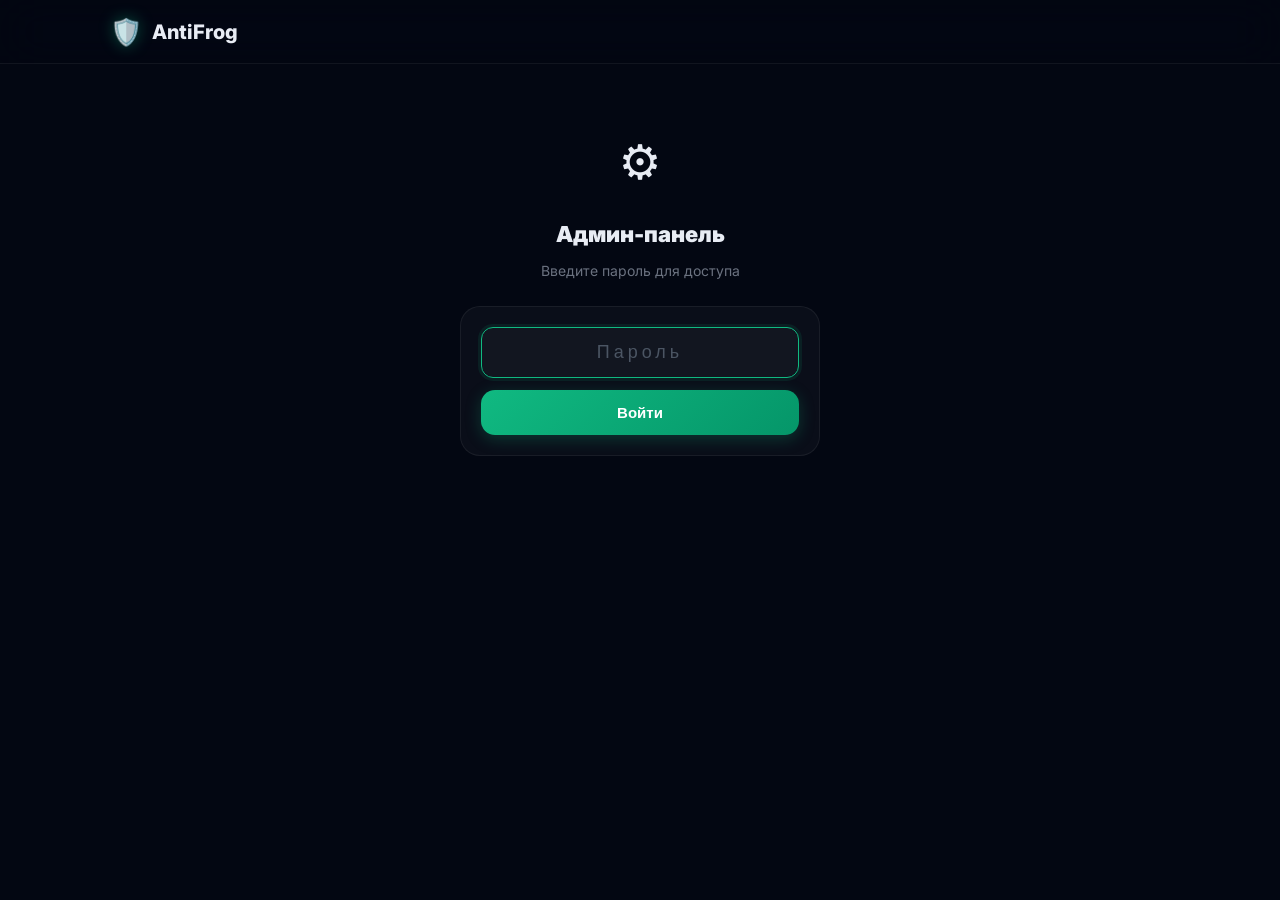
==== commit ba82b694: "feat: полная админ-панель + check.html только реальные данные из админки, все поля редактируются" ====
--- a/admin.html
+++ b/admin.html
@@ -6,8 +6,9 @@
 <title>Admin — AntiFrog</title>
 <link rel="icon" href="data:image/svg+xml,<svg xmlns='http://www.w3.org/2000/svg' viewBox='0 0 100 100'><text y='.9em' font-size='90'>⚙️</text></svg>">
 <link rel="preconnect" href="https://fonts.googleapis.com">
-<link href="https://fonts.googleapis.com/css2?family=Inter:wght@400;500;600;700;800;900&display=swap" rel="stylesheet">
+<link href="https://fonts.googleapis.com/css2?family=Inter:wght@300;400;500;600;700;800;900&display=swap" rel="stylesheet">
 <link rel="stylesheet" href="css/style.css">
+<script src="https://cdnjs.cloudflare.com/ajax/libs/gsap/3.12.2/gsap.min.js"></script>
 </head>
 <body>
 
@@ -26,55 +27,104 @@
 </div>
 
 <!-- ADMIN PANEL -->
-<div id="panel" class="hidden" style="padding-bottom:80px">
-  <div class="container" style="max-width:800px">
-
-    <div style="display:flex;justify-content:space-between;align-items:center;margin-bottom:16px;padding-top:12px">
-      <h1 style="font-size:20px;font-weight:900">⚙️ Управление клиентами</h1>
+<div id="panel" class="hidden">
+  <div class="container" style="max-width:900px;padding:16px">
+
+    <div style="display:flex;justify-content:space-between;align-items:center;margin-bottom:16px">
+      <h1 style="font-size:20px;font-weight:900">⚙️ Админ-панель</h1>
       <div style="display:flex;gap:8px">
-        <button onclick="exportData()" class="btn btn-outline btn-sm" style="max-width:120px">📥 Экспорт</button>
-        <button onclick="showTab('add')" class="btn btn-primary btn-sm" style="max-width:120px">➕ Добавить</button>
-      </div>
-    </div>
-
-    <!-- TABS -->
+        <button onclick="exportData()" class="btn btn-outline btn-sm" style="max-width:100px;font-size:12px">📥 Экспорт</button>
+        <button onclick="showTab('add')" class="btn btn-primary btn-sm" style="max-width:100px;font-size:12px">➕ Новый</button>
+      </div>
+    </div>
+
     <div class="admin-tabs" style="margin-bottom:16px">
-      <div class="admin-tab active" onclick="showTab('list')">📋 Клиенты (<span id="clientCount">0</span>)</div>
-      <div class="admin-tab" onclick="showTab('add')">➕ Новый</div>
-      <div class="admin-tab" onclick="showTab('import')">📥 Импорт</div>
-    </div>
-
-    <!-- SEARCH -->
-    <div class="card" style="display:flex;gap:8px;padding:8px;margin-bottom:16px" id="searchBlock">
-      <input type="text" class="form-input" id="searchInput" placeholder="Поиск по ФИО, номеру, платформе..." style="border:none;background:none;flex:1" oninput="filterClients()">
-    </div>
-
-    <!-- CLIENT LIST -->
-    <div id="listTab">
-      <div id="clientsList"></div>
-    </div>
-
-    <!-- ADD CLIENT -->
+      <button class="admin-tab active" onclick="showTab('list')">📋 Клиенты (<span id="clientCount">0</span>)</button>
+      <button class="admin-tab" onclick="showTab('add')">➕ Новый</button>
+      <button class="admin-tab" onclick="showTab('import')">📥 Импорт</button>
+    </div>
+
+    <div class="adm-search">
+      <input type="text" class="form-input" id="searchInput" placeholder="Поиск по ФИО, номеру, платформе..." style="border:none;background:none;flex:1;font-size:14px" oninput="filterClients()">
+    </div>
+
+    <!-- LIST -->
+    <div id="listTab"><div id="clientsList"></div></div>
+
+    <!-- ADD -->
     <div id="addTab" class="hidden">
-      <div class="card card-lg">
-        <h2 style="font-size:18px;font-weight:700;margin-bottom:16px">Новый клиент</h2>
-        <div class="form-group"><label class="form-label">ФИО *</label><input class="form-input" id="a_name"></div>
-        <div class="form-row">
-          <div class="form-group"><label class="form-label">Телефон</label><input class="form-input" id="a_phone"></div>
-          <div class="form-group"><label class="form-label">Email</label><input class="form-input" id="a_email"></div>
-        </div>
-        <div class="form-group"><label class="form-label">Платформа *</label><input class="form-input" id="a_platform"></div>
-        <div class="form-row">
-          <div class="form-group"><label class="form-label">Сумма потерь (₸)</label><input class="form-input" id="a_amount" type="number"></div>
-          <div class="form-group"><label class="form-label">Сумма возврата (₸)</label><input class="form-input" id="a_recovered" type="number" value="0"></div>
-        </div>
-        <div class="form-row">
-          <div class="form-group"><label class="form-label">Этап</label>
-            <select class="form-input" id="a_stage"><option>Заявка</option><option>Анализ</option><option>Претензия</option><option>Чарджбэк</option><option>Суд</option><option>Возврат</option><option>Завершено</option></select>
-          </div>
-          <div class="form-group"><label class="form-label">Прогресс %</label><input class="form-input" id="a_progress" type="number" value="10" min="0" max="100"></div>
-        </div>
-        <div class="form-group"><label class="form-label">Первый комментарий</label><textarea class="form-input" id="a_comment" rows="2"></textarea></div>
+      <div class="adm-form">
+        <h2 style="font-size:18px;font-weight:800;margin-bottom:16px">Новый клиент</h2>
+
+        <div class="adm-section">
+          <h3 class="adm-section-title">👤 Личные данные</h3>
+          <div class="form-group"><label class="form-label">ФИО *</label><input class="form-input" id="a_name" placeholder="Фамилия Имя Отчество"></div>
+          <div class="form-row">
+            <div class="form-group"><label class="form-label">Телефон</label><input class="form-input" id="a_phone" placeholder="+7 (7XX) XXX-XX-XX"></div>
+            <div class="form-group"><label class="form-label">Email</label><input class="form-input" id="a_email" placeholder="email@example.com"></div>
+          </div>
+          <div class="form-group"><label class="form-label">Город</label><input class="form-input" id="a_city" placeholder="Алматы, Астана..."></div>
+        </div>
+
+        <div class="adm-section">
+          <h3 class="adm-section-title">📋 Платформа и органы</h3>
+          <div class="form-group"><label class="form-label">Платформа *</label>
+            <select class="form-input" id="a_platform">
+              <option value="">Выберите...</option>
+              <option>TradePro Global</option><option>InvestMarket24</option><option>CryptoInvest KZ</option>
+              <option>GlobalFX Trading</option><option>Premium Binary</option><option>AlgoTrade 360</option>
+              <option>SmartInvest Pro</option><option>Quantum Capital</option><option>Titan FX Group</option>
+              <option>EuroTrade Solutions</option><option>CryptoHarvest</option><option>Royal Forex Club</option>
+              <option>SwiftTrade Pro</option><option>Astana Digital Bank</option><option>Digital Assets Kazakhstan</option>
+              <option value="__custom">Другая (вручную)</option>
+            </select>
+          </div>
+          <div class="form-group hidden" id="a_platformCustomWrap"><label class="form-label">Название платформы</label><input class="form-input" id="a_platformCustom" placeholder="Название"></div>
+          <div class="form-group"><label class="form-label">Органы (с кем работаем)</label>
+            <div class="adm-chips" id="a_orgs">
+              <label class="adm-chip"><input type="checkbox" value="АРРФР"> 🏛️ АРРФР</label>
+              <label class="adm-chip"><input type="checkbox" value="НБ РК"> 🏦 НБ РК</label>
+              <label class="adm-chip"><input type="checkbox" value="МВД РК"> 👮 МВД РК</label>
+              <label class="adm-chip"><input type="checkbox" value="FinCEN"> 🇺🇸 FinCEN</label>
+              <label class="adm-chip"><input type="checkbox" value="FCA"> 🇬🇧 FCA</label>
+              <label class="adm-chip"><input type="checkbox" value="SEC"> 🇺🇸 SEC</label>
+              <label class="adm-chip"><input type="checkbox" value="FBI"> 🇺🇸 FBI</label>
+              <label class="adm-chip"><input type="checkbox" value="BaFin"> 🇩🇪 BaFin</label>
+              <label class="adm-chip"><input type="checkbox" value="CySEC"> 🇨🇾 CySEC</label>
+              <label class="adm-chip"><input type="checkbox" value="ASIC"> 🇦🇺 ASIC</label>
+              <label class="adm-chip"><input type="checkbox" value="Интерпол"> 🌍 Интерпол</label>
+              <label class="adm-chip"><input type="checkbox" value="FATF"> 🌍 FATF</label>
+            </div>
+          </div>
+        </div>
+
+        <div class="adm-section">
+          <h3 class="adm-section-title">💰 Финансы</h3>
+          <div class="form-row">
+            <div class="form-group"><label class="form-label">Сумма потерь (₸) *</label><input class="form-input" id="a_amount" type="number" placeholder="0"></div>
+            <div class="form-group"><label class="form-label">Сумма возврата (₸)</label><input class="form-input" id="a_recovered" type="number" value="0"></div>
+          </div>
+          <div class="form-group"><label class="form-label">Промежуточный счёт (описание)</label><input class="form-input" id="a_intermediate" placeholder="Банк, номер счёта..."></div>
+        </div>
+
+        <div class="adm-section">
+          <h3 class="adm-section-title">📊 Статус</h3>
+          <div class="form-row">
+            <div class="form-group"><label class="form-label">Этап</label>
+              <select class="form-input" id="a_stage"><option>Заявка</option><option>Анализ</option><option>Претензия</option><option>Чарджбэк</option><option>Суд</option><option>Возврат</option><option>Завершено</option></select>
+            </div>
+            <div class="form-group"><label class="form-label">Прогресс %</label><input class="form-input" id="a_progress" type="number" value="10" min="0" max="100"></div>
+          </div>
+          <div class="form-group"><label class="form-label">Статус</label>
+            <select class="form-input" id="a_status"><option>На рассмотрении</option><option>В работе</option><option>Ожидание ответа</option><option>Завершено</option></select>
+          </div>
+        </div>
+
+        <div class="adm-section">
+          <h3 class="adm-section-title">💬 Комментарий</h3>
+          <div class="form-group"><textarea class="form-input" id="a_comment" rows="3" placeholder="Первый комментарий к делу..."></textarea></div>
+        </div>
+
         <div style="display:flex;gap:8px">
           <button onclick="showTab('list')" class="btn btn-outline" style="flex:1">Отмена</button>
           <button onclick="addClient()" class="btn btn-primary" style="flex:2">Добавить клиента</button>
@@ -84,10 +134,9 @@
 
     <!-- IMPORT -->
     <div id="importTab" class="hidden">
-      <div class="card card-lg">
+      <div class="adm-form">
         <h2 style="font-size:18px;font-weight:700;margin-bottom:12px">Импорт данных</h2>
-        <p style="color:var(--muted);font-size:13px;margin-bottom:16px">Вставьте JSON-данные для импорта клиентов</p>
-        <textarea class="form-input" id="importData" rows="10" placeholder='[{"num":"AF-2606-1234","fullName":"Иванов Иван",...}]' style="font-family:monospace;font-size:12px"></textarea>
+        <textarea class="form-input" id="importData" rows="10" placeholder='[{"num":"AF-2606-1234",...}]' style="font-family:monospace;font-size:12px"></textarea>
         <button onclick="importData()" class="btn btn-primary" style="width:100%;margin-top:12px">Импортировать</button>
       </div>
     </div>
@@ -96,243 +145,248 @@
 </div>
 
 <!-- EDIT MODAL -->
-<div class="modal-overlay" id="editModal" style="display:none" onclick="closeEdit(event)">
-  <div class="modal" onclick="event.stopPropagation()" style="max-height:90vh">
-    <div class="modal-handle"></div>
+<div class="ck-modal-overlay hidden" id="editModal">
+  <div class="ck-modal" onclick="event.stopPropagation()" style="max-height:92vh">
+    <div class="ck-modal-handle"></div>
     <div id="editContent"></div>
   </div>
 </div>
 
 <script src="js/common.js"></script>
 <script>
-const PASSWORD = '1304';
-const STAGES = ['Заявка','Анализ','Претензия','Чарджбэк','Суд','Возврат','Завершено'];
-
-function checkPwd() {
-  if (document.getElementById('pwdInput').value === PASSWORD) {
+const PASSWORD='1304';
+const STAGES=['Заявка','Анализ','Претензия','Чарджбэк','Суд','Возврат','Завершено'];
+const STATUS_LIST=['На рассмотрении','В работе','Ожидание ответа','Завершено'];
+const ORG_LIST=['АРРФР','НБ РК','МВД РК','FinCEN','FCA','SEC','FBI','BaFin','CySEC','ASIC','Интерпол','FATF'];
+
+document.getElementById('a_platform').addEventListener('change',function(){
+  document.getElementById('a_platformCustomWrap').classList.toggle('hidden',this.value!=='__custom');
+});
+
+function checkPwd(){
+  if(document.getElementById('pwdInput').value===PASSWORD){
     document.getElementById('gate').classList.add('hidden');
     document.getElementById('panel').classList.remove('hidden');
     renderList();
-  } else {
-    document.getElementById('pwdError').style.display = 'block';
-    setTimeout(() => document.getElementById('pwdError').style.display = 'none', 2000);
+  }else{
+    document.getElementById('pwdError').style.display='block';
+    setTimeout(()=>document.getElementById('pwdError').style.display='none',2000);
   }
 }
-document.getElementById('pwdInput').addEventListener('keydown', e => { if (e.key === 'Enter') checkPwd(); });
-
-function showTab(t) {
-  ['list','add','import'].forEach(id => document.getElementById(id+'Tab').classList.add('hidden'));
+document.getElementById('pwdInput').addEventListener('keydown',e=>{if(e.key==='Enter')checkPwd();});
+
+function showTab(t){
+  ['list','add','import'].forEach(id=>document.getElementById(id+'Tab').classList.add('hidden'));
   document.getElementById(t+'Tab').classList.remove('hidden');
-  document.querySelectorAll('.admin-tab').forEach(el => el.classList.remove('active'));
+  document.querySelectorAll('.admin-tab').forEach(el=>el.classList.remove('active'));
   event?.target?.classList?.add('active');
 }
 
-function renderList(filter) {
-  const cases = getCases();
-  let entries = Object.entries(cases);
-  if (filter) {
-    const q = filter.toLowerCase();
-    entries = entries.filter(([n,c]) => c.fullName?.toLowerCase().includes(q) || n.toLowerCase().includes(q) || c.platform?.toLowerCase().includes(q));
-  }
-  document.getElementById('clientCount').textContent = entries.length;
-  const list = document.getElementById('clientsList');
-
-  if (!entries.length) {
-    list.innerHTML = '<div class="card text-center" style="padding:32px;color:var(--muted)">Нет клиентов. Нажмите «Добавить».</div>';
-    return;
-  }
-
-  list.innerHTML = entries.map(([num, c]) => {
-    const si = STAGES.indexOf(c.stage);
-    const pct = c.progress || 0;
-    const color = pct >= 80 ? 'var(--green)' : pct >= 40 ? 'var(--blue)' : 'var(--gold)';
-    return `
-    <div class="card" style="padding:14px;margin-bottom:8px;cursor:pointer" onclick="editClient('${num}')">
-      <div style="display:flex;align-items:center;gap:12px">
-        <div style="width:42px;height:42px;border-radius:12px;background:${color}15;display:flex;align-items:center;justify-content:center;font-weight:700;font-size:13px;color:${color};flex-shrink:0">${num.slice(-4)}</div>
-        <div style="flex:1;min-width:0">
-          <div style="font-weight:700;font-size:14px;white-space:nowrap;overflow:hidden;text-overflow:ellipsis">${c.fullName || 'Без имени'}</div>
-          <div style="font-size:12px;color:var(--muted);white-space:nowrap;overflow:hidden;text-overflow:ellipsis">${c.platform || '?'} · ${c.stage || '?'} · ${pct}%</div>
-        </div>
-        <div style="text-align:right;flex-shrink:0">
-          <div style="font-size:11px;padding:3px 8px;border-radius:6px;background:${color}15;color:${color};font-weight:600">${c.status || 'На рассмотрении'}</div>
-          ${c.amount ? `<div style="font-size:11px;color:var(--muted);margin-top:4px">${Number(c.amount).toLocaleString()} ₸</div>` : ''}
-        </div>
-      </div>
-      <div style="margin-top:8px">
-        <div class="progress-bar" style="height:3px"><div class="progress-fill" style="width:${pct}%;background:${color}"></div></div>
+function renderList(filter){
+  const cases=getCases();
+  let entries=Object.entries(cases);
+  if(filter){const q=filter.toLowerCase();entries=entries.filter(([n,c])=>c.fullName?.toLowerCase().includes(q)||n.toLowerCase().includes(q)||c.platform?.toLowerCase().includes(q));}
+  document.getElementById('clientCount').textContent=entries.length;
+  const list=document.getElementById('clientsList');
+  if(!entries.length){list.innerHTML='<div class="card text-center" style="padding:32px;color:var(--muted)">Нет клиентов. Нажмите «Добавить».</div>';return;}
+  list.innerHTML=entries.map(([num,c])=>{
+    const pct=c.progress||0;
+    const color=pct>=80?'var(--green)':pct>=40?'var(--blue)':'var(--gold)';
+    return`<div class="adm-client-card" onclick="editClient('${num}')">
+      <div class="adm-client-left">
+        <div class="adm-client-avatar" style="background:${color}15;color:${color}">${num.slice(-4)}</div>
+        <div class="adm-client-info">
+          <div class="adm-client-name">${c.fullName||'Без имени'}</div>
+          <div class="adm-client-meta">${c.platform||'?'} · ${c.stage||'?'} · ${pct}%</div>
+          ${c.orgs?.length?`<div class="adm-client-orgs">${c.orgs.join(', ')}</div>`:''}
+        </div>
+      </div>
+      <div class="adm-client-right">
+        <span class="adm-client-status" style="background:${color}15;color:${color}">${c.status||'На рассмотрении'}</span>
+        ${c.amount?`<div class="adm-client-amount">${Number(c.amount).toLocaleString()} ₸</div>`:''}
       </div>
     </div>`;
   }).join('');
 }
 
-function filterClients() { renderList(document.getElementById('searchInput').value); }
-
-function editClient(num) {
-  const c = getCases()[num];
-  if (!c) return;
-
-  const si = STAGES.indexOf(c.stage);
-  document.getElementById('editContent').innerHTML = `
-    <div style="display:flex;justify-content:space-between;align-items:center;margin-bottom:16px">
-      <h2 style="font-size:18px;font-weight:800">Дело #${num}</h2>
-      <button onclick="document.getElementById('editModal').style.display='none'" style="background:none;border:none;color:var(--muted);font-size:20px;cursor:pointer">✕</button>
-    </div>
-
-    <!-- STATUS & STAGE -->
-    <div class="card" style="padding:14px;margin-bottom:12px">
-      <div style="display:flex;gap:8px;margin-bottom:12px">
-        <select class="form-input" id="e_stage" style="flex:1;font-size:13px;padding:10px">
-          ${STAGES.map(s => `<option ${s===c.stage?'selected':''}>${s}</option>`).join('')}
-        </select>
-        <input type="number" class="form-input" id="e_progress" value="${c.progress||0}" min="0" max="100" style="width:70px;font-size:13px;padding:10px">
-        <span style="color:var(--muted);font-size:13px;align-self:center">%</span>
-      </div>
-      <div class="case-stages" style="margin-bottom:0">
-        ${STAGES.map((s,i) => `<div class="case-stage"><div class="case-stage-dot ${i<si?'done':i===si?'active':''}"></div><span class="case-stage-label" style="font-size:9px">${s}</span></div>`).join('')}
-      </div>
-    </div>
-
-    <!-- CLIENT INFO -->
-    <div class="card" style="padding:14px;margin-bottom:12px">
-      <h3 style="font-size:13px;font-weight:700;margin-bottom:10px;color:var(--muted)">Данные клиента</h3>
-      <div class="form-group"><label class="form-label">ФИО</label><input class="form-input" id="e_name" value="${c.fullName||''}" style="font-size:14px;padding:10px"></div>
-      <div class="form-row">
-        <div class="form-group"><label class="form-label">Телефон</label><input class="form-input" id="e_phone" value="${c.phone||''}" style="font-size:14px;padding:10px"></div>
-        <div class="form-group"><label class="form-label">Email</label><input class="form-input" id="e_email" value="${c.email||''}" style="font-size:14px;padding:10px"></div>
-      </div>
-      <div class="form-group"><label class="form-label">Платформа</label><input class="form-input" id="e_platform" value="${c.platform||''}" style="font-size:14px;padding:10px"></div>
-      <div class="form-row">
-        <div class="form-group"><label class="form-label">Потери (₸)</label><input class="form-input" id="e_amount" type="number" value="${c.amount||0}" style="font-size:14px;padding:10px"></div>
-        <div class="form-group"><label class="form-label">Возврат (₸)</label><input class="form-input" id="e_recovered" type="number" value="${c.recovered||0}" style="font-size:14px;padding:10px"></div>
-      </div>
-    </div>
-
-    <!-- COMMENTS -->
-    <div class="card" style="padding:14px;margin-bottom:12px">
-      <h3 style="font-size:13px;font-weight:700;margin-bottom:10px;color:var(--muted)">Комментарии и история</h3>
-      <div id="e_comments" style="max-height:200px;overflow-y:auto;margin-bottom:12px">
-        ${(c.comments||[]).map(cm => `
-          <div class="comment" style="margin-bottom:8px">
-            <div class="comment-date">${cm.date}</div>
-            <div class="comment-text">${cm.text}</div>
-          </div>
-        `).join('') || '<p style="color:var(--muted);font-size:13px">Нет комментариев</p>'}
-      </div>
-      <div style="display:flex;gap:8px">
-        <input class="form-input" id="e_newComment" placeholder="Новый комментарий..." style="flex:1;font-size:13px;padding:10px">
-        <button onclick="addComment('${num}')" class="btn btn-primary btn-sm" style="max-width:80px">+</button>
-      </div>
-    </div>
-
-    <!-- ACTIONS -->
-    <div style="display:flex;gap:8px;margin-bottom:12px">
-      <a href="/anti-fraud-portal/check.html?case=${num}" target="_blank" class="btn btn-outline" style="flex:1;font-size:13px">👁 Клиенту</a>
-      <button onclick="saveEdit('${num}')" class="btn btn-primary" style="flex:2;font-size:13px">💾 Сохранить</button>
-    </div>
-    <button onclick="deleteClient('${num}')" style="width:100%;background:none;border:1px solid rgba(239,68,68,0.3);color:var(--red);padding:10px;border-radius:10px;font-size:13px;cursor:pointer">🗑 Удалить клиента</button>
-  `;
-  document.getElementById('editModal').style.display = 'flex';
-}
-
-function closeEdit(e) { if (e.target === document.getElementById('editModal')) document.getElementById('editModal').style.display = 'none'; }
-
-function addComment(num) {
-  const input = document.getElementById('e_newComment');
-  const text = input.value.trim();
-  if (!text) return;
-  const cases = getCases();
-  if (!cases[num].comments) cases[num].comments = [];
-  cases[num].comments.push({ date: new Date().toLocaleString('ru-RU'), text });
+function filterClients(){renderList(document.getElementById('searchInput').value);}
+
+function editClient(num){
+  const c=getCases()[num];
+  if(!c)return;
+  const si=STAGES.indexOf(c.stage);
+  const orgs=c.orgs||[];
+
+  document.getElementById('editContent').innerHTML=`
+    <div class="adm-modal-head">
+      <h2>Дело #${num}</h2>
+      <button class="ck-mclose" onclick="closeEdit()">✕</button>
+    </div>
+
+    <div class="adm-modal-body">
+      <!-- STAGE & PROGRESS -->
+      <div class="adm-card">
+        <h3 class="adm-card-title">📊 Этап и статус</h3>
+        <div class="form-row">
+          <div class="form-group"><label class="form-label">Этап</label><select class="form-input" id="e_stage" style="font-size:13px">${STAGES.map(s=>`<option ${s===c.stage?'selected':''}>${s}</option>`).join('')}</select></div>
+          <div class="form-group"><label class="form-label">Прогресс %</label><input type="number" class="form-input" id="e_progress" value="${c.progress||0}" min="0" max="100" style="font-size:13px"></div>
+        </div>
+        <div class="form-group"><label class="form-label">Статус</label><select class="form-input" id="e_status" style="font-size:13px">${STATUS_LIST.map(s=>`<option ${s===c.status?'selected':''}>${s}</option>`).join('')}</select></div>
+        <div class="adm-stages">${STAGES.map((s,i)=>`<div class="adm-stg"><div class="adm-stg-dot ${i<si?'done':i===si?'active':''}"></div><span>${s}</span></div>`).join('')}</div>
+      </div>
+
+      <!-- PERSONAL -->
+      <div class="adm-card">
+        <h3 class="adm-card-title">👤 Личные данные</h3>
+        <div class="form-group"><label class="form-label">ФИО</label><input class="form-input" id="e_name" value="${c.fullName||''}" style="font-size:13px"></div>
+        <div class="form-row">
+          <div class="form-group"><label class="form-label">Телефон</label><input class="form-input" id="e_phone" value="${c.phone||''}" style="font-size:13px"></div>
+          <div class="form-group"><label class="form-label">Email</label><input class="form-input" id="e_email" value="${c.email||''}" style="font-size:13px"></div>
+        </div>
+        <div class="form-group"><label class="form-label">Город</label><input class="form-input" id="e_city" value="${c.city||''}" style="font-size:13px"></div>
+      </div>
+
+      <!-- PLATFORM & ORGANS -->
+      <div class="adm-card">
+        <h3 class="adm-card-title">📋 Платформа и органы</h3>
+        <div class="form-group"><label class="form-label">Платформа</label><input class="form-input" id="e_platform" value="${c.platform||''}" style="font-size:13px"></div>
+        <div class="form-group"><label class="form-label">Органы</label>
+          <div class="adm-chips">${ORG_LIST.map(o=>`<label class="adm-chip"><input type="checkbox" value="${o}" ${orgs.includes(o)?'checked':''}> ${o}</label>`).join('')}</div>
+        </div>
+      </div>
+
+      <!-- FINANCES -->
+      <div class="adm-card">
+        <h3 class="adm-card-title">💰 Финансы</h3>
+        <div class="form-row">
+          <div class="form-group"><label class="form-label">Потери (₸)</label><input type="number" class="form-input" id="e_amount" value="${c.amount||0}" style="font-size:13px"></div>
+          <div class="form-group"><label class="form-label">Возврат (₸)</label><input type="number" class="form-input" id="e_recovered" value="${c.recovered||0}" style="font-size:13px"></div>
+        </div>
+        <div class="form-group"><label class="form-label">Промежуточный счёт</label><input class="form-input" id="e_intermediate" value="${c.intermediate||''}" placeholder="Банк, номер счёта..." style="font-size:13px"></div>
+        <div class="adm-fund-preview">
+          <div class="adm-fund-node"><span>Платформа</span><strong style="color:var(--red)">${(c.amount||0).toLocaleString()} ₸</strong></div>
+          <div class="adm-fund-arrow">→</div>
+          <div class="adm-fund-node"><span>Промежут.</span><strong>${(c.amount||0).toLocaleString()} ₸</strong></div>
+          <div class="adm-fund-arrow">→</div>
+          <div class="adm-fund-node"><span>Клиент</span><strong style="color:var(--green)">${(c.recovered||0).toLocaleString()} ₸</strong></div>
+        </div>
+      </div>
+
+      <!-- COMMENTS -->
+      <div class="adm-card">
+        <h3 class="adm-card-title">💬 Комментарии</h3>
+        <div class="adm-comments" id="e_comments">
+          ${(c.comments||[]).map(cm=>`<div class="adm-comment"><div class="adm-comment-date">${cm.date}</div><div class="adm-comment-text">${cm.text}</div></div>`).join('')||'<p style="color:var(--muted);font-size:13px">Нет комментариев</p>'}
+        </div>
+        <div style="display:flex;gap:8px;margin-top:12px">
+          <textarea class="form-input" id="e_newComment" rows="2" placeholder="Новый комментарий..." style="flex:1;font-size:13px;resize:none"></textarea>
+          <button onclick="addComment('${num}')" class="btn btn-primary btn-sm" style="align-self:flex-end">+</button>
+        </div>
+      </div>
+
+      <!-- ACTIONS -->
+      <div class="adm-actions">
+        <a href="/anti-fraud-portal/check.html?case=${num}" target="_blank" class="btn btn-outline" style="flex:1;font-size:13px">👁 Карточка клиента</a>
+        <button onclick="saveEdit('${num}')" class="btn btn-primary" style="flex:2;font-size:13px">💾 Сохранить</button>
+      </div>
+      <button onclick="deleteClient('${num}')" class="adm-delete-btn">🗑 Удалить клиента</button>
+    </div>`;
+
+  document.getElementById('editModal').classList.remove('hidden');
+  document.body.style.overflow='hidden';
+  gsap.set('#editModal .ck-modal',{y:'100%'});
+  gsap.to('#editModal .ck-modal',{y:0,duration:0.4,ease:'power3.out'});
+}
+
+function closeEdit(){
+  gsap.to('#editModal .ck-modal',{y:'100%',duration:0.3,ease:'power3.in',onComplete:()=>{
+    document.getElementById('editModal').classList.add('hidden');
+    document.body.style.overflow='';
+  }});
+}
+
+function addComment(num){
+  const ta=document.getElementById('e_newComment');
+  const text=ta.value.trim();
+  if(!text)return;
+  const cases=getCases();
+  if(!cases[num].comments)cases[num].comments=[];
+  cases[num].comments.push({date:new Date().toLocaleString('ru-RU'),text});
   saveCases(cases);
-  input.value = '';
+  ta.value='';
   editClient(num);
 }
 
-function saveEdit(num) {
-  const cases = getCases();
-  const c = cases[num];
-  c.fullName = document.getElementById('e_name').value.trim();
-  c.phone = document.getElementById('e_phone').value.trim();
-  c.email = document.getElementById('e_email').value.trim();
-  c.platform = document.getElementById('e_platform').value.trim();
-  c.stage = document.getElementById('e_stage').value;
-  c.progress = parseInt(document.getElementById('e_progress').value) || 0;
-  c.amount = parseInt(document.getElementById('e_amount').value) || 0;
-  c.recovered = parseInt(document.getElementById('e_recovered').value) || 0;
-  c.status = c.progress >= 80 ? 'Завершено' : c.progress >= 40 ? 'В работе' : 'На рассмотрении';
+function saveEdit(num){
+  const cases=getCases();
+  const c=cases[num];
+  c.fullName=document.getElementById('e_name').value.trim();
+  c.phone=document.getElementById('e_phone').value.trim();
+  c.email=document.getElementById('e_email').value.trim();
+  c.city=document.getElementById('e_city').value.trim();
+  c.platform=document.getElementById('e_platform').value.trim();
+  c.stage=document.getElementById('e_stage').value;
+  c.progress=parseInt(document.getElementById('e_progress').value)||0;
+  c.status=document.getElementById('e_status').value;
+  c.amount=parseInt(document.getElementById('e_amount').value)||0;
+  c.recovered=parseInt(document.getElementById('e_recovered').value)||0;
+  c.intermediate=document.getElementById('e_intermediate').value.trim();
+  c.orgs=Array.from(document.querySelectorAll('#editContent .adm-chip input:checked')).map(cb=>cb.value);
   saveCases(cases);
-  document.getElementById('editModal').style.display = 'none';
+  closeEdit();
   renderList();
   showToast('Сохранено');
 }
 
-function deleteClient(num) {
-  if (!confirm('Удалить клиента ' + num + '?')) return;
-  const cases = getCases();
-  delete cases[num];
-  saveCases(cases);
-  document.getElementById('editModal').style.display = 'none';
-  renderList();
-  showToast('Удалено');
-}
-
-function addClient() {
-  const name = document.getElementById('a_name').value.trim();
-  const platform = document.getElementById('a_platform').value.trim();
-  if (!name || !platform) { showToast('Заполните ФИО и платформу', 'error'); return; }
-
-  const now = new Date();
-  const y = now.getFullYear().toString().slice(-2);
-  const m = String(now.getMonth()+1).padStart(2,'0');
-  const seq = String(Math.floor(Math.random()*9000)+1000);
-  const num = `AF-${y}${m}-${seq}`;
-
-  const cases = getCases();
-  cases[num] = {
-    fullName: name,
-    phone: document.getElementById('a_phone').value.trim(),
-    email: document.getElementById('a_email').value.trim(),
+function deleteClient(num){
+  if(!confirm('Удалить клиента '+num+'?'))return;
+  const cases=getCases();delete cases[num];saveCases(cases);
+  closeEdit();renderList();showToast('Удалено');
+}
+
+function addClient(){
+  const name=document.getElementById('a_name').value.trim();
+  const platform=document.getElementById('a_platform').value==='__custom'?document.getElementById('a_platformCustom').value.trim():document.getElementById('a_platform').value;
+  if(!name||!platform){showToast('Заполните ФИО и платформу','error');return;}
+  const now=new Date();
+  const y=now.getFullYear().toString().slice(-2);
+  const m=String(now.getMonth()+1).padStart(2,'0');
+  const seq=String(Math.floor(Math.random()*9000)+1000);
+  const num=`AF-${y}${m}-${seq}`;
+  const cases=getCases();
+  cases[num]={
+    fullName:name,
+    phone:document.getElementById('a_phone').value.trim(),
+    email:document.getElementById('a_email').value.trim(),
+    city:document.getElementById('a_city').value.trim(),
     platform,
-    amount: parseInt(document.getElementById('a_amount').value) || 0,
-    recovered: parseInt(document.getElementById('a_recovered').value) || 0,
-    stage: document.getElementById('a_stage').value,
-    progress: parseInt(document.getElementById('a_progress').value) || 10,
-    status: 'На рассмотрении',
-    source: '',
-    contact: '',
-    comments: [{
-      date: now.toLocaleString('ru-RU'),
-      text: document.getElementById('a_comment').value.trim() || 'Клиент добавлен в систему'
-    }],
-    time: now.toISOString()
+    amount:parseInt(document.getElementById('a_amount').value)||0,
+    recovered:parseInt(document.getElementById('a_recovered').value)||0,
+    intermediate:document.getElementById('a_intermediate')?.value?.trim()||'',
+    stage:document.getElementById('a_stage').value,
+    progress:parseInt(document.getElementById('a_progress').value)||10,
+    status:document.getElementById('a_status').value,
+    orgs:Array.from(document.querySelectorAll('#a_orgs input:checked')).map(cb=>cb.value),
+    comments:[{date:now.toLocaleString('ru-RU'),text:document.getElementById('a_comment').value.trim()||'Клиент добавлен в систему'}],
+    time:now.toISOString()
   };
   saveCases(cases);
-  showToast('Клиент добавлен: ' + num);
-  ['a_name','a_phone','a_email','a_platform','a_amount','a_recovered','a_comment'].forEach(id => document.getElementById(id).value = '');
-  showTab('list');
-  renderList();
-}
-
-function exportData() {
-  const data = JSON.stringify(getCases(), null, 2);
-  const blob = new Blob([data], {type: 'application/json'});
-  const url = URL.createObjectURL(blob);
-  const a = document.createElement('a');
-  a.href = url; a.download = 'antifrog-clients.json'; a.click();
+  showToast('Клиент добавлен: '+num);
+  document.querySelectorAll('#addTab .form-input,#addTab textarea').forEach(el=>{if(el.type==='checkbox')el.checked=false;else el.value='';});
+  document.querySelectorAll('#a_orgs input').forEach(cb=>cb.checked=false);
+  showTab('list');renderList();
+}
+
+function exportData(){
+  const data=JSON.stringify(getCases(),null,2);
+  const blob=new Blob([data],{type:'application/json'});
+  const a=document.createElement('a');a.href=URL.createObjectURL(blob);a.download='antifrog-clients.json';a.click();
   showToast('Данные экспортированы');
 }
 
-function importData() {
-  try {
-    const data = JSON.parse(document.getElementById('importData').value);
-    const cases = getCases();
-    Object.assign(cases, data);
-    saveCases(cases);
-    showToast('Импортировано: ' + Object.keys(data).length + ' клиентов');
-    showTab('list');
-    renderList();
-  } catch(e) { showToast('Ошибка JSON: ' + e.message, 'error'); }
+function importData(){
+  try{const data=JSON.parse(document.getElementById('importData').value);const cases=getCases();Object.assign(cases,data);saveCases(cases);showToast('Импортировано: '+Object.keys(data).length+' клиентов');showTab('list');renderList();}
+  catch(e){showToast('Ошибка JSON: '+e.message,'error');}
 }
 </script>
 </body>
--- a/css/style.css
+++ b/css/style.css
@@ -1,13 +1,18 @@
-/* AntiFrog — Mobile-First Design */
+/* AntiFrog — Enterprise Cybersecurity Design */
 :root {
-  --bg: #050a12;
-  --bg2: #0a1628;
-  --card: rgba(255,255,255,0.04);
-  --border: rgba(255,255,255,0.08);
+  --bg: #030712;
+  --bg2: #0a0f1c;
+  --bg3: #111827;
+  --card: rgba(255,255,255,0.03);
+  --card-hover: rgba(255,255,255,0.06);
+  --border: rgba(255,255,255,0.06);
+  --border-hover: rgba(16,185,129,0.3);
   --text: #e8ecf4;
-  --muted: #7a8ba3;
+  --muted: #6b7280;
   --green: #10b981;
+  --green-light: #34d399;
   --green-dark: #059669;
+  --green-glow: rgba(16,185,129,0.15);
   --blue: #3b82f6;
   --red: #ef4444;
   --gold: #f59e0b;
@@ -22,221 +27,309 @@
   color: var(--text);
   line-height: 1.6;
   -webkit-font-smoothing: antialiased;
-  padding-top: 60px;
-  padding-bottom: 70px;
-}
-body.has-nav { padding-top: 60px; }
+  padding-top: 64px;
+  padding-bottom: 0;
+  overflow-x: hidden;
+}
+body.has-nav { padding-top: 64px; }
 a { color: inherit; text-decoration: none; }
 img { max-width: 100%; display: block; }
-.container { max-width: 960px; margin: 0 auto; padding: 0 16px; }
+.container { max-width: 1100px; margin: 0 auto; padding: 0 20px; }
 .text-center { text-align: center; }
 .center { display: flex; justify-content: center; }
-.mt { margin-top: 32px; }
 .hl { color: var(--green); }
 
 /* ===== TOP NAV ===== */
 .topnav {
   position: fixed; top: 0; left: 0; right: 0; z-index: 1000;
-  background: rgba(5,10,18,0.95);
-  backdrop-filter: blur(20px);
+  background: rgba(3,7,18,0.85);
+  backdrop-filter: blur(24px) saturate(1.2);
   border-bottom: 1px solid var(--border);
-  height: 60px;
+  height: 64px;
 }
 .topnav-inner {
-  max-width: 960px; margin: 0 auto; padding: 0 16px;
+  max-width: 1100px; margin: 0 auto; padding: 0 20px;
   display: flex; align-items: center; justify-content: space-between;
   height: 100%;
 }
 .topnav-logo {
-  display: flex; align-items: center; gap: 8px;
-  font-weight: 800; font-size: 18px;
-}
-.topnav-logo-icon { font-size: 24px; }
+  display: flex; align-items: center; gap: 10px;
+  font-weight: 800; font-size: 20px;
+}
+.topnav-logo-icon { font-size: 26px; filter: drop-shadow(0 0 8px rgba(16,185,129,0.4)); }
 .topnav-burger {
   display: flex; flex-direction: column; gap: 5px;
   background: none; border: none; cursor: pointer; padding: 8px;
+  transition: all .3s;
 }
 .topnav-burger span {
   display: block; width: 22px; height: 2px; background: var(--text);
-  transition: all .3s;
-}
-.topnav-links {
-  display: none;
-  position: fixed; top: 60px; left: 0; right: 0; bottom: 70px;
-  background: rgba(5,10,18,0.98);
-  flex-direction: column; align-items: center; justify-content: center; gap: 24px;
-  z-index: 999;
-}
-.topnav-links.open { display: flex; }
-.topnav-links a {
-  font-size: 18px; font-weight: 600; color: var(--muted);
-  padding: 12px 24px; border-radius: 12px; transition: all .2s;
-}
-.topnav-links a:hover, .topnav-links a.active { color: var(--text); background: var(--card); }
-.topnav-cta {
-  background: var(--green) !important; color: #fff !important;
-  border-radius: 12px !important; font-weight: 700 !important;
-}
-.topnav-cta:hover { background: var(--green-dark) !important; }
-
-/* ===== BOTTOM BAR (mobile) ===== */
-.bottombar {
-  position: fixed; bottom: 0; left: 0; right: 0; z-index: 1000;
-  background: rgba(5,10,18,0.95);
-  backdrop-filter: blur(20px);
-  border-top: 1px solid var(--border);
-  display: flex; justify-content: space-around; align-items: center;
-  height: 64px; padding: 0 4px;
-}
-.bottombar-item {
-  display: flex; flex-direction: column; align-items: center; gap: 2px;
-  font-size: 10px; color: var(--muted); padding: 6px 8px;
-  border-radius: 8px; transition: all .2s;
-  min-width: 0;
-}
-.bottombar-item.active, .bottombar-item:hover { color: var(--green); }
-.bottombar-icon { font-size: 20px; }
-.bottombar-cta {
-  background: var(--green); color: #fff !important; border-radius: 16px;
-  padding: 8px 16px; font-weight: 700;
-  margin-top: -16px;
-}
+  transition: all .3s; border-radius: 2px;
+}
+.topnav-burger.active span:nth-child(1) { transform: translateY(7px) rotate(45deg); }
+.topnav-burger.active span:nth-child(2) { opacity: 0; }
+.topnav-burger.active span:nth-child(3) { transform: translateY(-7px) rotate(-45deg); }
+
+/* ===== BURGER DROPDOWN ===== */
+.burger-menu {
+  position: fixed; top: 64px; right: 20px; z-index: 1001;
+  background: rgba(10,15,28,0.98);
+  backdrop-filter: blur(24px);
+  border: 1px solid var(--border);
+  border-radius: 16px;
+  padding: 8px;
+  min-width: 240px;
+  opacity: 0;
+  transform: translateY(-12px) scale(0.96);
+  pointer-events: none;
+  transition: all .3s cubic-bezier(0.16,1,0.3,1);
+  box-shadow: 0 20px 60px rgba(0,0,0,0.6), 0 0 0 1px rgba(255,255,255,0.05);
+}
+.burger-menu.open {
+  opacity: 1;
+  transform: translateY(0) scale(1);
+  pointer-events: auto;
+}
+.burger-menu-inner { display: flex; flex-direction: column; gap: 4px; }
+.burger-link {
+  display: flex; align-items: center; gap: 12px;
+  padding: 14px 18px; border-radius: 12px;
+  font-size: 15px; font-weight: 600; color: var(--muted);
+  transition: all .2s; white-space: nowrap;
+}
+.burger-link:hover, .burger-link.active { background: var(--green-glow); color: var(--green); }
+.burger-link-cta { background: var(--green); color: #fff !important; margin-top: 4px; font-weight: 700; }
+.burger-link-cta:hover { background: var(--green-dark); box-shadow: 0 4px 20px rgba(16,185,129,0.3); }
 
 /* ===== HERO ===== */
 .hero {
-  padding: 48px 0 40px;
-  background: radial-gradient(ellipse at 50% 0%, rgba(16,185,129,0.08) 0%, transparent 60%);
-  text-align: center;
-}
+  position: relative;
+  padding: 80px 0 60px;
+  min-height: 90vh;
+  display: flex; align-items: center;
+  overflow: hidden;
+}
+.hero canvas {
+  position: absolute; inset: 0; z-index: 0;
+  width: 100%; height: 100%;
+}
+.hero-glow {
+  position: absolute;
+  width: 600px; height: 600px;
+  background: radial-gradient(circle, rgba(16,185,129,0.12) 0%, transparent 70%);
+  top: 50%; left: 50%;
+  transform: translate(-50%, -50%);
+  pointer-events: none;
+  animation: pulseGlow 4s ease-in-out infinite;
+}
+@keyframes pulseGlow { 0%,100%{opacity:.6;transform:translate(-50%,-50%) scale(1)} 50%{opacity:1;transform:translate(-50%,-50%) scale(1.1)} }
+
 .hero-badge {
   display: inline-block;
-  background: rgba(16,185,129,0.1); border: 1px solid rgba(16,185,129,0.2);
-  padding: 8px 16px; border-radius: 20px; font-size: 13px; font-weight: 600;
-  color: var(--green); margin-bottom: 20px;
+  background: rgba(16,185,129,0.08); border: 1px solid rgba(16,185,129,0.2);
+  padding: 10px 20px; border-radius: 24px; font-size: 13px; font-weight: 600;
+  color: var(--green); margin-bottom: 28px;
+  backdrop-filter: blur(8px);
 }
 .hero h1 {
-  font-size: clamp(28px, 7vw, 48px); font-weight: 900; line-height: 1.15;
-  margin-bottom: 16px;
-}
-.hero-sub { font-size: 17px; color: var(--muted); margin-bottom: 24px; max-width: 500px; margin-left: auto; margin-right: auto; }
-.hero-checks { text-align: left; max-width: 400px; margin: 0 auto 28px; }
-.check { padding: 8px 0; font-size: 14px; color: var(--green); font-weight: 500; }
-.hero-actions { display: flex; flex-direction: column; gap: 12px; align-items: center; }
+  font-size: clamp(32px, 6vw, 56px); font-weight: 900; line-height: 1.1;
+  margin-bottom: 20px; letter-spacing: -0.02em;
+}
+.hero-sub {
+  font-size: 17px; color: var(--muted); margin-bottom: 28px;
+  max-width: 540px; line-height: 1.7;
+}
+.hero-checks { text-align: left; max-width: 440px; margin: 0 auto 32px; }
+.check {
+  padding: 10px 0; font-size: 14px; color: var(--green); font-weight: 500;
+  display: flex; align-items: center; gap: 10px;
+}
+.check-icon {
+  width: 22px; height: 22px; border-radius: 50%;
+  background: rgba(16,185,129,0.15); display: flex; align-items: center; justify-content: center;
+  font-size: 12px; flex-shrink: 0;
+}
+.hero-actions { display: flex; flex-direction: column; gap: 12px; align-items: flex-start; }
+.hero-trust {
+  display: flex; flex-wrap: wrap; gap: 24px; margin-top: 40px;
+}
+.trust-item {
+  display: flex; align-items: center; gap: 10px;
+  padding: 12px 18px; border-radius: 12px;
+  background: var(--card); border: 1px solid var(--border);
+  transition: all .3s;
+}
+.trust-item:hover { border-color: var(--border-hover); transform: translateY(-2px); }
+.trust-icon { font-size: 20px; }
+.trust-num { font-size: 18px; font-weight: 800; color: var(--green); }
+.trust-label { font-size: 12px; color: var(--muted); }
 
 /* ===== BUTTONS ===== */
 .btn {
   display: inline-flex; align-items: center; justify-content: center; gap: 8px;
   padding: 14px 28px; border-radius: 14px; font-size: 15px; font-weight: 700;
-  border: none; cursor: pointer; transition: all .2s; text-align: center;
-  width: 100%; max-width: 360px;
-}
-.btn-primary { background: var(--green); color: #fff; }
-.btn-primary:hover { background: var(--green-dark); transform: translateY(-1px); box-shadow: 0 8px 24px rgba(16,185,129,0.25); }
-.btn-outline { background: transparent; border: 2px solid var(--border); color: var(--text); }
-.btn-outline:hover { border-color: var(--green); color: var(--green); }
+  border: none; cursor: pointer; transition: all .25s cubic-bezier(0.16,1,0.3,1);
+  text-align: center; width: 100%; max-width: 360px;
+  position: relative; overflow: hidden;
+}
+.btn:hover { transform: translateY(-2px); }
+.btn:active { transform: translateY(0) scale(0.98); }
+.btn-primary {
+  background: linear-gradient(135deg, var(--green), var(--green-dark));
+  color: #fff; box-shadow: 0 4px 16px rgba(16,185,129,0.25);
+}
+.btn-primary:hover { box-shadow: 0 8px 32px rgba(16,185,129,0.35); }
+.btn-outline {
+  background: transparent; border: 1px solid var(--border); color: var(--text);
+}
+.btn-outline:hover { border-color: var(--green); color: var(--green); background: var(--green-glow); }
 .btn-lg { padding: 16px 32px; font-size: 16px; }
 .btn-xl { padding: 18px 40px; font-size: 18px; border-radius: 16px; max-width: 400px; }
 .btn-sm { padding: 10px 20px; font-size: 13px; }
+.btn-ripple { position: absolute; inset: 0; background: radial-gradient(circle at var(--x,50%) var(--y,50%), rgba(255,255,255,0.2), transparent 60%); opacity: 0; transition: opacity .3s; }
+.btn:hover .btn-ripple { opacity: 1; }
 
 /* ===== STATS ===== */
-.stats { padding: 32px 0; border-top: 1px solid var(--border); border-bottom: 1px solid var(--border); }
+.stats {
+  padding: 48px 0;
+  border-top: 1px solid var(--border);
+  border-bottom: 1px solid var(--border);
+  background: var(--bg2);
+}
 .stats-grid { display: grid; grid-template-columns: repeat(2, 1fr); gap: 20px; text-align: center; }
-.stat-num { font-size: 28px; font-weight: 900; color: var(--green); }
-.stat-lbl { font-size: 12px; color: var(--muted); margin-top: 4px; }
+.stat {
+  padding: 24px 16px; border-radius: 16px;
+  background: var(--card); border: 1px solid var(--border);
+  transition: all .3s;
+}
+.stat:hover { border-color: var(--border-hover); transform: translateY(-4px); box-shadow: 0 8px 32px rgba(0,0,0,0.3); }
+.stat-icon { font-size: 28px; margin-bottom: 8px; }
+.stat-num { font-size: 32px; font-weight: 900; color: var(--green); line-height: 1.2; }
+.stat-lbl { font-size: 13px; color: var(--muted); margin-top: 4px; }
 
 /* ===== SECTIONS ===== */
-.section { padding: 48px 0; }
+.section { padding: 64px 0; }
 .section-dark { background: var(--bg2); }
-.section-title { font-size: clamp(24px, 5vw, 36px); font-weight: 900; text-align: center; margin-bottom: 8px; }
-.section-sub { text-align: center; color: var(--muted); margin-bottom: 32px; font-size: 15px; }
-
-/* ===== STEPS ===== */
-.steps { display: flex; flex-direction: column; gap: 20px; margin-bottom: 32px; }
-.step {
+.section-header { text-align: center; margin-bottom: 40px; }
+.section-title { font-size: clamp(26px, 5vw, 40px); font-weight: 900; margin-bottom: 8px; letter-spacing: -0.02em; }
+.section-sub { color: var(--muted); font-size: 16px; max-width: 500px; margin: 0 auto; }
+
+/* ===== ORG TABS ===== */
+.org-tabs {
+  display: flex; gap: 8px; margin-bottom: 28px;
+  overflow-x: auto; padding-bottom: 4px;
+  -webkit-overflow-scrolling: touch;
+}
+.org-tabs::-webkit-scrollbar { display: none; }
+.org-tab {
+  padding: 10px 20px; border-radius: 10px; border: 1px solid var(--border);
+  background: transparent; color: var(--muted); font-size: 13px; font-weight: 600;
+  cursor: pointer; white-space: nowrap; transition: all .2s;
+  font-family: inherit;
+}
+.org-tab:hover { border-color: var(--green); color: var(--green); }
+.org-tab.active { background: var(--green-glow); border-color: var(--green); color: var(--green); }
+
+/* ===== ORGS ===== */
+.orgs-grid { display: grid; grid-template-columns: repeat(2, 1fr); gap: 10px; }
+.org-card {
   background: var(--card); border: 1px solid var(--border);
-  border-radius: 16px; padding: 24px; position: relative;
-  transition: all .3s;
-}
-.step:hover { border-color: rgba(16,185,129,0.3); }
-.step-num {
+  border-radius: 14px; padding: 18px 16px; text-align: center;
+  transition: all .3s cubic-bezier(0.16,1,0.3,1); cursor: default;
+}
+.org-card:hover { border-color: var(--border-hover); transform: translateY(-4px); box-shadow: 0 12px 40px rgba(0,0,0,0.3); background: var(--card-hover); }
+.org-icon { font-size: 28px; margin-bottom: 8px; }
+.org-card strong { display: block; font-size: 14px; margin-bottom: 2px; }
+.org-card span { color: var(--muted); font-size: 11px; }
+
+/* ===== TIMELINE ===== */
+.timeline { position: relative; max-width: 600px; margin: 0 auto 40px; }
+.timeline-line {
+  position: absolute; left: 24px; top: 0; bottom: 0; width: 2px;
+  background: linear-gradient(180deg, var(--green), rgba(16,185,129,0.1));
+}
+.timeline-item {
+  display: flex; gap: 20px; padding: 0 0 40px; position: relative;
+}
+.timeline-item:last-child { padding-bottom: 0; }
+.timeline-dot {
+  width: 48px; height: 48px; border-radius: 50%; flex-shrink: 0;
+  background: var(--bg); border: 2px solid var(--green);
+  display: flex; align-items: center; justify-content: center;
+  position: relative; z-index: 1;
+}
+.timeline-dot-inner {
   width: 36px; height: 36px; border-radius: 50%;
-  background: var(--green); color: #fff; font-weight: 800;
+  background: linear-gradient(135deg, var(--green), var(--green-dark));
   display: flex; align-items: center; justify-content: center;
-  font-size: 16px; margin-bottom: 12px;
-}
-.step h3 { font-size: 18px; font-weight: 700; margin-bottom: 6px; }
-.step p { color: var(--muted); font-size: 14px; }
+  font-weight: 800; font-size: 16px; color: #fff;
+}
+.timeline-content {
+  flex: 1; padding-top: 8px;
+}
+.timeline-icon { font-size: 24px; margin-bottom: 8px; }
+.timeline-content h3 { font-size: 18px; font-weight: 700; margin-bottom: 6px; }
+.timeline-content p { color: var(--muted); font-size: 14px; line-height: 1.6; }
 
 /* ===== QUIZ PROMO ===== */
 .quiz-promo {
-  background: linear-gradient(135deg, rgba(16,185,129,0.1), rgba(59,130,246,0.1));
-  border: 1px solid rgba(16,185,129,0.2);
-  border-radius: 24px; padding: 40px 24px;
-}
-.quiz-promo-icon { font-size: 48px; margin-bottom: 16px; }
+  position: relative;
+  background: linear-gradient(135deg, rgba(16,185,129,0.08), rgba(59,130,246,0.08));
+  border: 1px solid rgba(16,185,129,0.15);
+  border-radius: 24px; padding: 48px 28px; text-align: center;
+  overflow: hidden;
+}
+.quiz-promo-glow {
+  position: absolute; top: -50%; left: -50%; width: 200%; height: 200%;
+  background: radial-gradient(circle at 30% 30%, rgba(16,185,129,0.06), transparent 50%);
+  pointer-events: none;
+}
+.quiz-promo-content { position: relative; z-index: 1; }
+.quiz-promo-icon { font-size: 52px; margin-bottom: 16px; }
 .quiz-promo h2 { font-size: 28px; font-weight: 900; margin-bottom: 12px; }
-.quiz-promo p { color: var(--muted); margin-bottom: 24px; max-width: 400px; margin-left: auto; margin-right: auto; }
-
-/* ===== SIGNS ===== */
-.signs-grid { display: grid; grid-template-columns: 1fr; gap: 10px; margin-bottom: 16px; }
-.sign-card {
-  background: rgba(239,68,68,0.06); border: 1px solid rgba(239,68,68,0.15);
-  border-radius: 12px; padding: 14px 16px; font-size: 14px; color: #fca5a5;
-}
-
-/* ===== HOTLINES ===== */
-.hotlines { display: flex; flex-direction: column; gap: 12px; }
-.hotline {
-  background: var(--card); border: 1px solid var(--border);
-  border-radius: 16px; padding: 20px; text-align: center;
-}
-.hotline-num { font-size: 32px; font-weight: 900; color: var(--green); }
-.hotline-name { font-size: 16px; font-weight: 700; margin: 4px 0; }
-.hotline-desc { font-size: 13px; color: var(--muted); }
+.quiz-promo p { color: var(--muted); margin-bottom: 24px; max-width: 420px; margin-left: auto; margin-right: auto; font-size: 15px; }
 
 /* ===== CTA ===== */
 .cta-section {
-  background: linear-gradient(135deg, rgba(16,185,129,0.08), rgba(59,130,246,0.08));
+  background: linear-gradient(135deg, rgba(16,185,129,0.06), rgba(59,130,246,0.06));
   border-top: 1px solid var(--border); border-bottom: 1px solid var(--border);
 }
-.cta-section h2 { font-size: clamp(24px, 5vw, 36px); font-weight: 900; margin-bottom: 12px; }
-.cta-section p { color: var(--muted); margin-bottom: 24px; }
-.cta-section .btn { margin: 0 auto; }
+.cta-content h2 { font-size: clamp(24px, 5vw, 36px); font-weight: 900; margin-bottom: 12px; }
+.cta-content p { color: var(--muted); margin-bottom: 28px; font-size: 16px; }
+.cta-content .btn { margin: 0 auto; }
 
 /* ===== FOOTER ===== */
-.footer { padding: 32px 0; border-top: 1px solid var(--border); text-align: center; }
-.footer p { font-size: 12px; color: var(--muted); margin-bottom: 4px; }
+.footer {
+  padding: 48px 0 32px; border-top: 1px solid var(--border);
+  background: var(--bg);
+}
+.footer-grid {
+  display: grid; grid-template-columns: 1.5fr 1fr 1fr; gap: 40px;
+  margin-bottom: 32px;
+}
+.footer-logo { font-size: 20px; font-weight: 800; margin-bottom: 12px; }
+.footer-brand p { font-size: 13px; color: var(--muted); line-height: 1.6; }
+.footer-links h4 { font-size: 13px; font-weight: 700; margin-bottom: 12px; text-transform: uppercase; letter-spacing: 1px; color: var(--muted); }
+.footer-links a { display: block; font-size: 14px; color: var(--text); padding: 4px 0; transition: color .2s; }
+.footer-links a:hover { color: var(--green); }
+.footer-bottom { border-top: 1px solid var(--border); padding-top: 20px; text-align: center; }
+.footer-bottom p { font-size: 12px; color: var(--muted); margin-bottom: 4px; }
+.footer-disclaimer { font-size: 11px; color: #4b5563; max-width: 600px; margin: 8px auto 0; line-height: 1.5; }
 
 /* ===== FORMS ===== */
 .form-group { margin-bottom: 16px; }
 .form-label { display: block; font-size: 13px; font-weight: 600; color: var(--muted); margin-bottom: 6px; }
 .form-input {
-  width: 100%; padding: 14px 16px; background: rgba(255,255,255,0.04);
+  width: 100%; padding: 14px 16px; background: rgba(255,255,255,0.03);
   border: 1px solid var(--border); border-radius: 12px;
   color: var(--text); font-size: 16px; outline: none;
-  transition: border-color .2s; -webkit-appearance: none;
-}
-.form-input:focus { border-color: var(--green); }
-.form-input::placeholder { color: #4a5568; }
-select.form-input { background-image: url("data:image/svg+xml,%3Csvg xmlns='http://www.w3.org/2000/svg' width='12' height='12' viewBox='0 0 12 12'%3E%3Cpath fill='%237a8ba3' d='M6 8L1 3h10z'/%3E%3C/svg%3E"); background-repeat: no-repeat; background-position: right 16px center; }
+  transition: all .2s; -webkit-appearance: none;
+}
+.form-input:focus { border-color: var(--green); box-shadow: 0 0 0 3px rgba(16,185,129,0.1); }
+.form-input::placeholder { color: #4b5563; }
+select.form-input { background-image: url("data:image/svg+xml,%3Csvg xmlns='http://www.w3.org/2000/svg' width='12' height='12' viewBox='0 0 12 12'%3E%3Cpath fill='%236b7280' d='M6 8L1 3h10z'/%3E%3C/svg%3E"); background-repeat: no-repeat; background-position: right 16px center; }
 textarea.form-input { resize: vertical; min-height: 100px; }
-
 .form-row { display: grid; grid-template-columns: 1fr 1fr; gap: 12px; }
-
-.chip-group { display: flex; flex-wrap: wrap; gap: 8px; }
-.chip {
-  padding: 10px 16px; background: var(--card); border: 1px solid var(--border);
-  border-radius: 12px; font-size: 14px; cursor: pointer; transition: all .2s;
-}
-.chip:hover, .chip.selected { border-color: var(--green); background: rgba(16,185,129,0.1); color: var(--green); }
-
-.radio-group { display: flex; gap: 8px; }
-.radio-item {
-  flex: 1; padding: 12px; background: var(--card); border: 1px solid var(--border);
-  border-radius: 12px; text-align: center; font-size: 14px; cursor: pointer;
-  transition: all .2s;
-}
-.radio-item:hover, .radio-item.selected { border-color: var(--green); background: rgba(16,185,129,0.1); color: var(--green); }
 
 /* ===== PROGRESS ===== */
 .progress-bar { height: 4px; background: rgba(255,255,255,0.06); border-radius: 2px; margin-bottom: 24px; overflow: hidden; }
@@ -250,28 +343,21 @@
 .card-lg { padding: 32px 24px; }
 
 /* ===== QUIZ ===== */
-.quiz-question { margin-bottom: 24px; }
-.quiz-question h3 { font-size: 20px; font-weight: 700; margin-bottom: 16px; }
 .quiz-option {
   display: block; width: 100%; text-align: left; padding: 16px;
   background: var(--card); border: 1px solid var(--border);
   border-radius: 14px; font-size: 15px; color: var(--text);
   cursor: pointer; transition: all .2s; margin-bottom: 8px;
+  font-family: inherit;
 }
 .quiz-option:hover { border-color: var(--green); background: rgba(16,185,129,0.05); }
 .quiz-option.selected { border-color: var(--green); background: rgba(16,185,129,0.1); }
-.quiz-result { text-align: center; padding: 32px 0; }
-.quiz-result-icon { font-size: 64px; margin-bottom: 16px; }
-.quiz-result h2 { font-size: 28px; font-weight: 900; margin-bottom: 12px; }
-
-/* ===== CHECK RESULT ===== */
+
+/* ===== CASE / CHECK ===== */
 .case-card {
   background: var(--card); border: 1px solid var(--border);
   border-radius: 20px; padding: 24px; margin-bottom: 16px;
 }
-.case-header { display: flex; align-items: center; gap: 8px; margin-bottom: 16px; }
-.case-dot { width: 10px; height: 10px; border-radius: 50%; background: var(--green); }
-.case-status { font-size: 13px; color: var(--green); font-weight: 600; }
 .case-progress { margin-bottom: 16px; }
 .case-progress-header { display: flex; justify-content: space-between; font-size: 13px; margin-bottom: 6px; }
 .case-progress-header span:first-child { color: var(--muted); }
@@ -282,10 +368,10 @@
 .case-stage-dot.done, .case-stage-dot.active { border-color: var(--green); background: var(--green); }
 .case-stage-dot.active { box-shadow: 0 0 0 3px rgba(16,185,129,0.3); }
 .case-stage-label { font-size: 10px; color: var(--muted); }
-.case-details { display: grid; grid-template-columns: 1fr 1fr; gap: 10px; margin-bottom: 16px; }
+.case-details { display: grid; grid-template-columns: 1fr; gap: 8px; margin-bottom: 16px; }
 .case-detail { background: rgba(255,255,255,0.03); border-radius: 10px; padding: 12px; }
 .case-detail-label { font-size: 11px; color: var(--muted); margin-bottom: 2px; }
-.case-detail-value { font-size: 14px; font-weight: 600; }
+.case-detail-value { font-size: 13px; font-weight: 600; word-break: break-word; }
 .case-comments { border-top: 1px solid var(--border); padding-top: 16px; }
 .case-comments h4 { font-size: 14px; font-weight: 700; margin-bottom: 12px; }
 .comment { border-left: 2px solid rgba(16,185,129,0.3); padding-left: 12px; margin-bottom: 12px; }
@@ -294,98 +380,345 @@
 
 /* ===== ADMIN ===== */
 .admin-tabs { display: flex; gap: 4px; margin-bottom: 20px; overflow-x: auto; padding-bottom: 4px; }
-.admin-tab { padding: 10px 16px; background: var(--card); border: 1px solid var(--border); border-radius: 10px; font-size: 13px; cursor: pointer; white-space: nowrap; transition: all .2s; }
-.admin-tab.active { border-color: var(--green); background: rgba(16,185,129,0.1); color: var(--green); }
-
-/* ===== RESPONSIVE ===== */
-@media (min-width: 640px) {
-  .hero { padding: 80px 0 60px; }
-  .hero-actions { flex-direction: row; justify-content: center; }
-  .steps { flex-direction: row; }
-  .signs-grid { grid-template-columns: repeat(2, 1fr); }
-  .hotlines { flex-direction: row; }
-  .stats-grid { grid-template-columns: repeat(4, 1fr); }
-  .case-details { grid-template-columns: repeat(4, 1fr); }
-}
-
-@media (min-width: 768px) {
-  body { padding-bottom: 0; }
-  .bottombar { display: none; }
-  .topnav-burger { display: none; }
-  .topnav-links {
-    display: flex !important;
-    position: static; background: none;
-    flex-direction: row; gap: 4px;
-  }
-  .topnav-links a { font-size: 14px; padding: 8px 14px; }
-  .topnav-cta { padding: 8px 18px !important; }
-}
-
-@media (min-width: 1024px) {
-  .form-row { grid-template-columns: repeat(2, 1fr); }
-}
-
-/* ===== HERO PARTICLES ===== */
-.hero-particles { position: absolute; inset: 0; overflow: hidden; pointer-events: none; }
-@keyframes float { 0%,100%{transform:translateY(0)} 50%{transform:translateY(-20px)} }
-
-/* ===== HERO TRUST ===== */
-.hero-trust { display: flex; flex-wrap: wrap; gap: 16px; justify-content: center; margin-top: 20px; }
-.hero-trust span { font-size: 13px; color: var(--muted); font-weight: 600; }
-
-/* ===== ORGS ===== */
-.orgs-grid { display: grid; grid-template-columns: repeat(2, 1fr); gap: 10px; }
-.org-card {
-  background: var(--card); border: 1px solid var(--border);
-  border-radius: 12px; padding: 16px; text-align: center;
-  font-size: 13px; transition: all .3s;
-}
-.org-card:hover { border-color: rgba(16,185,129,0.3); transform: translateY(-2px); }
-.org-card strong { display: block; font-size: 14px; margin-top: 4px; }
-.org-card span { color: var(--muted); font-size: 11px; }
-@media (min-width: 640px) { .orgs-grid { grid-template-columns: repeat(4, 1fr); } }
-
-/* ===== STEP NUMBERS ===== */
-.step-num { width: 40px; height: 40px; border-radius: 50%; background: var(--green); color: #fff; font-weight: 800; display: flex; align-items: center; justify-content: center; font-size: 18px; margin-bottom: 12px; }
-
-/* ===== FAKE CLIENTS ===== */
-.clients-grid { display: grid; grid-template-columns: 1fr; gap: 10px; max-height: 60vh; overflow-y: auto; padding-right: 8px; }
+.admin-tab { padding: 10px 16px; background: var(--card); border: 1px solid var(--border); border-radius: 10px; font-size: 13px; cursor: pointer; white-space: nowrap; transition: all .2s; font-family: inherit; color: var(--text); }
+.admin-tab.active { border-color: var(--green); background: var(--green-glow); color: var(--green); }
+
+/* ===== CLIENTS GRID ===== */
+.clients-grid { display: grid; grid-template-columns: 1fr; gap: 10px; max-height: calc(100vh - 200px); overflow-y: auto; padding-right: 8px; -webkit-overflow-scrolling: touch; }
 .clients-grid::-webkit-scrollbar { width: 4px; }
 .clients-grid::-webkit-scrollbar-thumb { background: var(--border); border-radius: 2px; }
 .client-card {
   background: var(--card); border: 1px solid var(--border);
-  border-radius: 14px; padding: 16px; display: flex; align-items: center; gap: 12px;
-  transition: all .3s; cursor: pointer;
-}
-.client-card:hover { border-color: rgba(16,185,129,0.3); background: rgba(16,185,129,0.03); }
-.client-avatar { width: 42px; height: 42px; border-radius: 12px; display: flex; align-items: center; justify-content: center; font-weight: 700; font-size: 14px; flex-shrink: 0; }
-.client-info { flex: 1; min-width: 0; }
+  border-radius: 14px; padding: 14px; display: flex; align-items: center; gap: 10px;
+  transition: all .3s cubic-bezier(0.16,1,0.3,1); cursor: pointer; overflow: hidden; min-width: 0;
+}
+.client-card:hover { border-color: var(--border-hover); background: var(--card-hover); transform: translateY(-2px); box-shadow: 0 8px 24px rgba(0,0,0,0.2); }
+.client-avatar { width: 40px; height: 40px; border-radius: 10px; display: flex; align-items: center; justify-content: center; font-weight: 700; font-size: 13px; flex-shrink: 0; }
+.client-info { flex: 1; min-width: 0; overflow: hidden; }
 .client-name { font-weight: 700; font-size: 14px; white-space: nowrap; overflow: hidden; text-overflow: ellipsis; }
-.client-meta { font-size: 12px; color: var(--muted); white-space: nowrap; overflow: hidden; text-overflow: ellipsis; }
-.client-status { font-size: 11px; padding: 4px 10px; border-radius: 8px; font-weight: 600; white-space: nowrap; }
+.client-meta { font-size: 11px; color: var(--muted); white-space: nowrap; overflow: hidden; text-overflow: ellipsis; }
+.client-status { font-size: 10px; padding: 4px 8px; border-radius: 6px; font-weight: 600; white-space: nowrap; flex-shrink: 0; max-width: 90px; text-align: center; overflow: hidden; text-overflow: ellipsis; }
 .client-status.done { background: rgba(16,185,129,0.1); color: var(--green); }
 .client-status.active { background: rgba(59,130,246,0.1); color: var(--blue); }
 .client-status.pending { background: rgba(245,158,11,0.1); color: var(--gold); }
 
-/* ===== SERVICES LIST ===== */
+/* ===== SERVICES ===== */
 .services-grid { display: grid; grid-template-columns: 1fr; gap: 8px; }
 .service-item {
   background: var(--card); border: 1px solid var(--border);
   border-radius: 12px; padding: 14px 16px; display: flex; align-items: center; gap: 12px;
   transition: all .3s;
 }
-.service-item:hover { border-color: rgba(16,185,129,0.3); }
+.service-item:hover { border-color: var(--border-hover); transform: translateY(-2px); }
 .service-icon { font-size: 24px; flex-shrink: 0; }
 .service-info { flex: 1; }
 .service-title { font-weight: 700; font-size: 14px; }
 .service-desc { font-size: 12px; color: var(--muted); }
 .service-price { font-size: 13px; font-weight: 700; color: var(--green); white-space: nowrap; }
-
-/* ===== CLIENT DETAIL MODAL ===== */
+.svc-clickable { cursor: pointer; transition: all .3s cubic-bezier(.16,1,.3,1); }
+.svc-clickable:hover { border-color: rgba(16,185,129,0.3); transform: translateY(-2px); box-shadow: 0 8px 24px rgba(0,0,0,0.2); }
+.svc-clickable:active { transform: scale(0.98); }
+
+/* ===== MODAL ===== */
 .modal-overlay { position: fixed; inset: 0; background: rgba(0,0,0,0.7); z-index: 2000; display: flex; align-items: flex-end; justify-content: center; }
-.modal { background: var(--bg); border-radius: 20px 20px 0 0; width: 100%; max-width: 600px; max-height: 85vh; overflow-y: auto; padding: 24px; }
+.modal { background: var(--bg); border-radius: 20px 20px 0 0; width: 100%; max-width: 600px; max-height: 80vh; overflow-y: auto; padding: 20px 16px 80px; -webkit-overflow-scrolling: touch; }
 .modal-handle { width: 40px; height: 4px; background: var(--border); border-radius: 2px; margin: 0 auto 16px; }
 
-/* ===== SHIMMER ===== */
+/* ===== RESPONSIVE ===== */
+@media (min-width: 640px) {
+  .hero { padding: 100px 0 80px; }
+  .hero-actions { flex-direction: row; justify-content: flex-start; }
+  .stats-grid { grid-template-columns: repeat(4, 1fr); }
+  .orgs-grid { grid-template-columns: repeat(3, 1fr); }
+  .footer-grid { grid-template-columns: 1.5fr 1fr 1fr; }
+}
+@media (min-width: 768px) {
+  .topnav-burger { display: none; }
+  .burger-menu { display: none; }
+  .case-details { grid-template-columns: repeat(2, 1fr); }
+}
+@media (min-width: 1024px) {
+  .orgs-grid { grid-template-columns: repeat(4, 1fr); }
+  .form-row { grid-template-columns: repeat(2, 1fr); }
+}
+
+/* ===== ANIMATIONS ===== */
+@keyframes float { 0%,100%{transform:translateY(0)} 50%{transform:translateY(-20px)} }
 @keyframes shimmer { 0%{background-position:-200% 0} 100%{background-position:200% 0} }
+@keyframes spin { to { transform: rotate(360deg); } }
 .shimmer { background: linear-gradient(90deg, var(--card) 25%, rgba(255,255,255,0.06) 50%, var(--card) 75%); background-size: 200% 100%; animation: shimmer 1.5s infinite; }
+
+/* ===== CHECK PAGE — MOBILE FIRST ===== */
+.ck-hero { position: relative; padding: 32px 0 24px; overflow: hidden; }
+.ck-hero-glow { position: absolute; width: 400px; height: 400px; background: radial-gradient(circle, rgba(16,185,129,0.1), transparent 70%); top: -100px; left: 50%; transform: translateX(-50%); pointer-events: none; }
+.ck-hero-inner { position: relative; z-index: 1; text-align: center; }
+.ck-badge { display: inline-block; background: rgba(16,185,129,0.08); border: 1px solid rgba(16,185,129,0.2); padding: 6px 14px; border-radius: 20px; font-size: 12px; font-weight: 600; color: var(--green); margin-bottom: 16px; }
+.ck-title { font-size: clamp(22px,5vw,32px); font-weight: 900; margin-bottom: 8px; }
+.ck-sub { font-size: 14px; color: var(--muted); margin-bottom: 20px; }
+.ck-search { display: flex; align-items: center; gap: 6px; background: var(--card); border: 1px solid var(--border); border-radius: 14px; padding: 4px 4px 4px 14px; transition: border-color .2s; max-width: 600px; margin: 0 auto; }
+.ck-search:focus-within { border-color: var(--green); box-shadow: 0 0 0 3px rgba(16,185,129,0.1); }
+.ck-search-icon { color: var(--muted); flex-shrink: 0; }
+.ck-search-input { flex: 1; background: none; border: none; outline: none; color: var(--text); font-size: 15px; padding: 12px 0; font-family: inherit; min-width: 0; }
+.ck-search-input::placeholder { color: #4b5563; }
+.ck-search-btn { padding: 10px 20px; border-radius: 10px; border: none; background: linear-gradient(135deg, var(--green), var(--green-dark)); color: #fff; font-weight: 700; font-size: 13px; cursor: pointer; transition: all .2s; white-space: nowrap; font-family: inherit; flex-shrink: 0; }
+.ck-search-btn:hover { box-shadow: 0 4px 16px rgba(16,185,129,0.3); }
+
+/* Stats bar */
+.ck-stats { border-bottom: 1px solid var(--border); padding: 12px 0; background: var(--bg2); }
+.ck-stats-inner { display: flex; justify-content: center; gap: 24px; }
+.ck-stat { text-align: center; }
+.ck-stat-num { display: block; font-size: 18px; font-weight: 900; color: var(--green); }
+.ck-stat-lbl { font-size: 11px; color: var(--muted); }
+
+/* Loading */
+.ck-loading { padding: 20px 0; }
+.ck-loading-card { background: var(--card); border: 1px solid var(--border); border-radius: 14px; padding: 24px; text-align: center; }
+.ck-loading-spinner { width: 32px; height: 32px; border: 3px solid var(--border); border-top-color: var(--green); border-radius: 50%; animation: spin .8s linear infinite; margin: 0 auto 16px; }
+.ck-loading-title { font-size: 15px; font-weight: 700; margin-bottom: 16px; }
+.ck-loading-steps { text-align: left; margin-bottom: 16px; }
+.ck-lstep { font-size: 13px; color: var(--muted); padding: 4px 0; display: flex; align-items: center; gap: 8px; }
+.ck-lstep span { color: var(--green); font-weight: 700; }
+.ck-loading-bar { height: 4px; background: rgba(255,255,255,0.06); border-radius: 2px; overflow: hidden; }
+.ck-loading-fill { height: 100%; background: linear-gradient(90deg, var(--green), var(--blue)); border-radius: 2px; transition: width .3s; }
+
+/* Filters */
+.ck-filters { padding: 12px 0; }
+.ck-filters-row { display: flex; align-items: center; justify-content: space-between; gap: 12px; flex-wrap: wrap; }
+.ck-result-text { font-size: 13px; color: var(--muted); }
+.ck-chips { display: flex; gap: 6px; flex-wrap: wrap; }
+.ck-chip { padding: 6px 12px; border-radius: 8px; border: 1px solid var(--border); background: transparent; color: var(--muted); font-size: 11px; font-weight: 600; cursor: pointer; transition: all .2s; font-family: inherit; }
+.ck-chip:hover { border-color: var(--green); color: var(--green); }
+.ck-chip.active { background: rgba(16,185,129,0.1); border-color: var(--green); color: var(--green); }
+
+/* Mobile cards */
+.ck-cards { display: flex; flex-direction: column; gap: 8px; padding: 12px 0; }
+.ck-card { background: var(--card); border: 1px solid var(--border); border-radius: 14px; padding: 14px; cursor: pointer; transition: all .3s cubic-bezier(.16,1,.3,1); }
+.ck-card:hover { border-color: rgba(16,185,129,0.3); transform: translateY(-2px); box-shadow: 0 8px 24px rgba(0,0,0,0.2); }
+.ck-card:active { transform: scale(0.98); }
+.ck-card-top { display: flex; align-items: center; gap: 10px; margin-bottom: 10px; }
+.ck-card-avatar { width: 42px; height: 42px; border-radius: 12px; display: flex; align-items: center; justify-content: center; font-weight: 800; font-size: 14px; flex-shrink: 0; }
+.ck-card-info { flex: 1; min-width: 0; }
+.ck-card-name { font-weight: 700; font-size: 14px; white-space: nowrap; overflow: hidden; text-overflow: ellipsis; }
+.ck-card-phone { font-size: 12px; color: var(--muted); }
+.ck-card-status { display: inline-flex; align-items: center; gap: 5px; padding: 4px 10px; border-radius: 6px; font-size: 11px; font-weight: 600; white-space: nowrap; flex-shrink: 0; }
+.ck-dot { width: 6px; height: 6px; border-radius: 50%; flex-shrink: 0; }
+.ck-card-bottom { display: flex; justify-content: space-between; align-items: center; padding-top: 8px; border-top: 1px solid var(--border); }
+.ck-card-meta { font-size: 11px; color: var(--muted); }
+.ck-card-num { font-size: 11px; font-weight: 700; color: var(--green); }
+
+/* Desktop table */
+.ck-table-wrap { overflow-x: auto; -webkit-overflow-scrolling: touch; padding: 12px 0; }
+.ck-table { width: 100%; border-collapse: collapse; }
+.ck-table th { text-align: left; padding: 10px 14px; font-size: 11px; font-weight: 700; color: var(--muted); text-transform: uppercase; letter-spacing: .5px; border-bottom: 1px solid var(--border); white-space: nowrap; }
+.ck-table td { padding: 12px 14px; border-bottom: 1px solid var(--border); font-size: 13px; transition: background .2s; cursor: pointer; }
+.ck-table tr:hover td { background: rgba(16,185,129,0.04); }
+.ck-tnum { font-weight: 700; color: var(--green); font-size: 12px; }
+.ck-tclient { display: flex; align-items: center; gap: 8px; }
+.ck-tav { width: 32px; height: 32px; border-radius: 8px; display: flex; align-items: center; justify-content: center; font-weight: 700; font-size: 11px; flex-shrink: 0; }
+.ck-tn { font-weight: 600; font-size: 13px; }
+.ck-tp { font-size: 11px; color: var(--muted); }
+.ck-tplat { font-size: 12px; }
+.ck-tcity { font-size: 12px; color: var(--muted); }
+.ck-tstatus { display: inline-flex; align-items: center; gap: 5px; padding: 3px 8px; border-radius: 5px; font-size: 11px; font-weight: 600; white-space: nowrap; }
+.ck-tprog { display: flex; align-items: center; gap: 6px; font-size: 11px; font-weight: 600; color: var(--muted); }
+.ck-tprog-bar { width: 50px; height: 3px; background: rgba(255,255,255,0.06); border-radius: 2px; overflow: hidden; }
+.ck-tprog-fill { height: 100%; background: linear-gradient(90deg, var(--green), var(--blue)); border-radius: 2px; }
+
+/* Skeleton */
+.ck-skeleton-section { padding: 12px 0; }
+.ck-skeleton-card { display: flex; align-items: center; gap: 12px; padding: 14px; background: var(--card); border-radius: 14px; margin-bottom: 8px; }
+.sk-avatar { width: 42px; height: 42px; border-radius: 12px; background: rgba(255,255,255,0.04); animation: shimmer 1.5s infinite; flex-shrink: 0; }
+.sk-lines { flex: 1; display: flex; flex-direction: column; gap: 8px; }
+.sk-line { height: 12px; border-radius: 6px; background: rgba(255,255,255,0.04); animation: shimmer 1.5s infinite; }
+.sk-line.w30{width:30%}.sk-line.w35{width:35%}.sk-line.w40{width:40%}.sk-line.w45{width:45%}.sk-line.w50{width:50%}.sk-line.w55{width:55%}.sk-line.w60{width:60%}.sk-line.w65{width:65%}.sk-line.w70{width:70%}
+
+/* ===== DETAIL MODAL — MOBILE FIRST ===== */
+.ck-modal-overlay { position: fixed; inset: 0; background: rgba(0,0,0,0.7); z-index: 2000; display: flex; align-items: flex-end; justify-content: center; }
+.ck-modal { background: var(--bg); border-radius: 20px 20px 0 0; width: 100%; max-width: 700px; max-height: 92vh; overflow-y: auto; -webkit-overflow-scrolling: touch; }
+.ck-modal-handle { width: 36px; height: 4px; background: var(--border); border-radius: 2px; margin: 10px auto 14px; }
+.ck-mhead-top { display: flex; align-items: center; gap: 12px; margin-bottom: 14px; padding: 0 16px; }
+.ck-mhead-avatar { width: 48px; height: 48px; border-radius: 14px; display: flex; align-items: center; justify-content: center; font-weight: 800; font-size: 16px; flex-shrink: 0; }
+.ck-mhead-info { flex: 1; min-width: 0; }
+.ck-mhead-info h2 { font-size: 17px; font-weight: 800; margin-bottom: 2px; }
+.ck-mhead-meta { display: flex; align-items: center; gap: 6px; }
+.ck-mhead-num { font-size: 12px; font-weight: 700; color: var(--green); }
+.ck-copy { background: none; border: none; cursor: pointer; font-size: 13px; padding: 2px; opacity: .6; transition: opacity .2s; }
+.ck-copy:hover { opacity: 1; }
+.ck-mhead-date { font-size: 11px; color: var(--muted); }
+.ck-mclose { background: none; border: none; color: var(--muted); font-size: 20px; cursor: pointer; padding: 4px 8px; }
+.ck-mclose:hover { color: var(--text); }
+.ck-mhead-bar { display: flex; align-items: center; gap: 10px; flex-wrap: wrap; padding: 0 16px; margin-bottom: 14px; }
+.ck-mhead-badge { display: inline-flex; align-items: center; gap: 5px; padding: 5px 12px; border-radius: 8px; font-size: 12px; font-weight: 600; }
+.ck-mhead-plat { font-size: 12px; color: var(--muted); }
+.ck-stages { display: flex; justify-content: space-between; padding: 0 16px 16px; overflow-x: auto; border-bottom: 1px solid var(--border); }
+.ck-stg { display: flex; flex-direction: column; align-items: center; gap: 3px; min-width: 36px; }
+.ck-stg-dot { width: 8px; height: 8px; border-radius: 50%; border: 2px solid rgba(255,255,255,0.1); }
+.ck-stg-dot.done { border-color: var(--green); background: var(--green); }
+.ck-stg-dot.active { border-color: var(--green); background: var(--green); box-shadow: 0 0 0 3px rgba(16,185,129,0.3); }
+.ck-stg span { font-size: 8px; color: var(--muted); text-align: center; }
+
+/* Modal tabs */
+.ck-modal-tabs { display: flex; gap: 2px; padding: 0 16px; border-bottom: 1px solid var(--border); overflow-x: auto; }
+.ck-modal-tabs::-webkit-scrollbar { display: none; }
+.ck-mtab { padding: 10px 12px; border: none; background: transparent; color: var(--muted); font-size: 12px; font-weight: 600; cursor: pointer; white-space: nowrap; transition: all .2s; font-family: inherit; border-bottom: 2px solid transparent; }
+.ck-mtab:hover { color: var(--text); }
+.ck-mtab.active { color: var(--green); border-bottom-color: var(--green); }
+
+/* Modal body */
+.ck-modal-body { padding: 16px; min-height: 200px; }
+.ck-section { margin-bottom: 24px; }
+.ck-section h3 { font-size: 15px; font-weight: 700; margin-bottom: 14px; }
+
+/* Timeline in modal */
+.ck-timeline { display: flex; flex-direction: column; }
+.ck-tl-item { display: flex; gap: 12px; padding-bottom: 16px; }
+.ck-tl-item:last-child { padding-bottom: 0; }
+.ck-tl-left { display: flex; flex-direction: column; align-items: center; width: 36px; flex-shrink: 0; }
+.ck-tl-icon { width: 36px; height: 36px; border-radius: 10px; background: var(--card); border: 1px solid var(--border); display: flex; align-items: center; justify-content: center; font-size: 16px; flex-shrink: 0; }
+.ck-tl-item.current .ck-tl-icon { border-color: var(--green); box-shadow: 0 0 0 3px rgba(16,185,129,0.15); }
+.ck-tl-line { width: 2px; flex: 1; background: var(--border); margin-top: 4px; min-height: 20px; }
+.ck-tl-item.done .ck-tl-line { background: var(--green); }
+.ck-tl-right { flex: 1; padding-top: 6px; }
+.ck-tl-title { font-weight: 700; font-size: 13px; }
+.ck-tl-desc { font-size: 12px; color: var(--muted); }
+.ck-tl-date { font-size: 11px; color: var(--muted); margin-top: 2px; }
+.ck-tl-check { color: var(--green); font-weight: 700; font-size: 14px; padding-top: 8px; }
+
+/* Fields grid */
+.ck-fields { display: grid; grid-template-columns: 1fr 1fr; gap: 8px; }
+.ck-field { background: rgba(255,255,255,0.03); border-radius: 10px; padding: 10px; }
+.ck-field span { display: block; font-size: 10px; color: var(--muted); margin-bottom: 2px; }
+.ck-field strong { font-size: 12px; font-weight: 600; word-break: break-word; }
+
+/* Fund flow */
+.ck-flow { display: flex; align-items: center; gap: 6px; overflow-x: auto; padding: 16px 0; }
+.ck-flow-node { text-align: center; min-width: 120px; padding: 14px 10px; background: var(--card); border: 1px solid var(--border); border-radius: 12px; flex-shrink: 0; }
+.ck-flow-ico { font-size: 24px; margin-bottom: 6px; }
+.ck-flow-lbl { font-size: 10px; color: var(--muted); margin-bottom: 4px; }
+.ck-flow-amt { font-size: 14px; font-weight: 800; }
+.ck-flow-arrow { color: var(--muted); font-size: 18px; flex-shrink: 0; }
+.ck-flow-summary { display: grid; grid-template-columns: repeat(3,1fr); gap: 6px; margin-top: 12px; }
+.ck-fsum { background: var(--card); border-radius: 10px; padding: 12px 8px; text-align: center; }
+.ck-fsum span { display: block; font-size: 10px; color: var(--muted); margin-bottom: 2px; }
+.ck-fsum strong { font-size: 14px; }
+
+/* Docs */
+.ck-docs { display: flex; flex-direction: column; gap: 6px; }
+.ck-doc { display: flex; align-items: center; gap: 10px; padding: 10px; background: var(--card); border-radius: 10px; }
+.ck-doc-ico { font-size: 20px; }
+.ck-doc-info { flex: 1; min-width: 0; }
+.ck-doc-name { font-size: 12px; font-weight: 600; }
+.ck-doc-meta { font-size: 10px; color: var(--muted); }
+.ck-doc-st { font-size: 10px; padding: 3px 8px; border-radius: 5px; font-weight: 600; white-space: nowrap; }
+.ck-doc-st.done { background: rgba(16,185,129,0.1); color: var(--green); }
+.ck-doc-st.active { background: rgba(59,130,246,0.1); color: var(--blue); }
+.ck-doc-st.pending { background: rgba(245,158,11,0.1); color: var(--gold); }
+
+/* Comments */
+.ck-cmts { display: flex; flex-direction: column; gap: 10px; margin-bottom: 14px; }
+.ck-cmt { display: flex; gap: 8px; }
+.ck-cmt-av { width: 28px; height: 28px; border-radius: 8px; background: var(--card); display: flex; align-items: center; justify-content: center; font-size: 14px; flex-shrink: 0; }
+.ck-cmt-body { flex: 1; background: var(--card); border-radius: 10px; padding: 10px; }
+.ck-cmt-head { display: flex; justify-content: space-between; margin-bottom: 3px; }
+.ck-cmt-head span { font-size: 11px; }
+.ck-cmt-head span:first-child { font-weight: 600; }
+.ck-cmt-head span:last-child { color: var(--muted); }
+.ck-cmt-text { font-size: 12px; color: var(--muted); }
+.ck-cmt-input { display: flex; gap: 6px; }
+.ck-cmt-input .form-input { flex: 1; padding: 8px 12px; font-size: 12px; }
+.ck-cmt-btn { padding: 8px 14px; border-radius: 8px; border: none; background: var(--green); color: #fff; font-weight: 700; cursor: pointer; font-size: 14px; }
+
+/* Modal footer */
+.ck-modal-foot { padding: 12px 16px 20px; border-top: 1px solid var(--border); display: flex; gap: 6px; justify-content: center; }
+.ck-sec-badge { font-size: 10px; color: var(--muted); padding: 3px 8px; background: var(--card); border-radius: 5px; }
+
+/* Recommendation block */
+.ck-rec { background: linear-gradient(135deg, rgba(16,185,129,0.08), rgba(59,130,246,0.08)); border: 1px solid rgba(16,185,129,0.2); border-radius: 14px; padding: 16px; cursor: pointer; transition: all .3s; display: flex; align-items: center; gap: 12px; }
+.ck-rec:hover { border-color: var(--green); transform: translateY(-2px); box-shadow: 0 8px 24px rgba(16,185,129,0.15); }
+.ck-rec:active { transform: scale(0.98); }
+.ck-rec-icon { font-size: 28px; flex-shrink: 0; }
+.ck-rec-info { flex: 1; min-width: 0; }
+.ck-rec-title { font-weight: 700; font-size: 14px; margin-bottom: 2px; }
+.ck-rec-desc { font-size: 11px; color: var(--muted); }
+.ck-rec-price { font-size: 13px; font-weight: 700; color: var(--green); margin-top: 4px; }
+.ck-rec-btn { padding: 8px 14px; border-radius: 8px; background: var(--green); color: #fff; font-size: 12px; font-weight: 700; white-space: nowrap; flex-shrink: 0; }
+
+/* Service order modal */
+.ck-smodal-head { display: flex; justify-content: space-between; align-items: center; padding: 0 16px; margin-bottom: 16px; }
+.ck-smodal-head h2 { font-size: 18px; font-weight: 800; }
+.ck-smodal-body { padding: 0 16px 20px; }
+.svc-price-block { text-align: center; padding: 20px; background: var(--card); border-radius: 14px; margin-bottom: 20px; }
+.svc-price { font-size: 28px; font-weight: 900; color: var(--green); margin-bottom: 4px; }
+.svc-note { font-size: 12px; color: var(--muted); }
+.svc-form { margin-bottom: 20px; }
+.svc-pay-methods { margin-bottom: 16px; }
+.svc-pay-title { font-size: 13px; font-weight: 600; color: var(--muted); margin-bottom: 8px; }
+.svc-pay-options { display: flex; gap: 8px; }
+.svc-pay-opt { flex: 1; padding: 12px; border-radius: 10px; border: 1px solid var(--border); background: transparent; color: var(--muted); font-size: 13px; font-weight: 600; cursor: pointer; transition: all .2s; font-family: inherit; text-align: center; }
+.svc-pay-opt:hover { border-color: var(--green); color: var(--green); }
+.svc-pay-opt.active { background: rgba(16,185,129,0.1); border-color: var(--green); color: var(--green); }
+.svc-secure { text-align: center; font-size: 11px; color: var(--muted); margin-top: 12px; }
+
+/* ===== ADMIN PANEL ===== */
+.adm-search { background: var(--card); border: 1px solid var(--border); border-radius: 14px; padding: 6px 14px; margin-bottom: 16px; display: flex; align-items: center; }
+.adm-form { background: var(--card); border: 1px solid var(--border); border-radius: 16px; padding: 20px; }
+.adm-section { margin-bottom: 20px; padding-bottom: 16px; border-bottom: 1px solid var(--border); }
+.adm-section:last-of-type { border-bottom: none; }
+.adm-section-title { font-size: 14px; font-weight: 700; margin-bottom: 12px; }
+.adm-chips { display: flex; flex-wrap: wrap; gap: 6px; }
+.adm-chip { display: inline-flex; align-items: center; gap: 4px; padding: 6px 10px; border-radius: 8px; border: 1px solid var(--border); background: transparent; font-size: 12px; cursor: pointer; transition: all .2s; color: var(--muted); }
+.adm-chip:hover { border-color: var(--green); color: var(--green); }
+.adm-chip:has(input:checked) { background: rgba(16,185,129,0.1); border-color: var(--green); color: var(--green); }
+.adm-chip input { display: none; }
+
+/* Admin client cards */
+.adm-client-card { display: flex; align-items: center; justify-content: space-between; padding: 14px; background: var(--card); border: 1px solid var(--border); border-radius: 14px; margin-bottom: 8px; cursor: pointer; transition: all .2s; gap: 12px; }
+.adm-client-card:hover { border-color: rgba(16,185,129,0.3); background: var(--card-hover); }
+.adm-client-left { display: flex; align-items: center; gap: 10px; flex: 1; min-width: 0; }
+.adm-client-avatar { width: 40px; height: 40px; border-radius: 10px; display: flex; align-items: center; justify-content: center; font-weight: 700; font-size: 12px; flex-shrink: 0; }
+.adm-client-info { flex: 1; min-width: 0; }
+.adm-client-name { font-weight: 700; font-size: 13px; white-space: nowrap; overflow: hidden; text-overflow: ellipsis; }
+.adm-client-meta { font-size: 11px; color: var(--muted); }
+.adm-client-orgs { font-size: 10px; color: var(--green); margin-top: 2px; }
+.adm-client-right { text-align: right; flex-shrink: 0; }
+.adm-client-status { font-size: 10px; padding: 3px 8px; border-radius: 6px; font-weight: 600; white-space: nowrap; }
+.adm-client-amount { font-size: 11px; color: var(--muted); margin-top: 4px; }
+
+/* Admin modal */
+.adm-modal-head { display: flex; justify-content: space-between; align-items: center; padding: 0 16px; margin-bottom: 12px; }
+.adm-modal-head h2 { font-size: 17px; font-weight: 800; }
+.adm-modal-body { padding: 0 16px 20px; }
+.adm-card { background: rgba(255,255,255,0.02); border: 1px solid var(--border); border-radius: 14px; padding: 16px; margin-bottom: 12px; }
+.adm-card-title { font-size: 14px; font-weight: 700; margin-bottom: 12px; }
+.adm-stages { display: flex; justify-content: space-between; margin-top: 12px; overflow-x: auto; padding-bottom: 4px; }
+.adm-stg { display: flex; flex-direction: column; align-items: center; gap: 3px; min-width: 36px; }
+.adm-stg-dot { width: 8px; height: 8px; border-radius: 50%; border: 2px solid rgba(255,255,255,0.1); }
+.adm-stg-dot.done { border-color: var(--green); background: var(--green); }
+.adm-stg-dot.active { border-color: var(--green); background: var(--green); box-shadow: 0 0 0 3px rgba(16,185,129,0.3); }
+.adm-stg span { font-size: 8px; color: var(--muted); text-align: center; }
+.adm-fund-preview { display: flex; align-items: center; gap: 6px; margin-top: 12px; padding: 12px; background: rgba(255,255,255,0.02); border-radius: 10px; }
+.adm-fund-node { text-align: center; flex: 1; }
+.adm-fund-node span { display: block; font-size: 10px; color: var(--muted); }
+.adm-fund-node strong { font-size: 12px; }
+.adm-fund-arrow { color: var(--muted); font-size: 14px; }
+.adm-comments { max-height: 250px; overflow-y: auto; padding-right: 4px; }
+.adm-comment { padding: 10px; background: rgba(255,255,255,0.02); border-radius: 8px; margin-bottom: 6px; border-left: 2px solid rgba(16,185,129,0.3); }
+.adm-comment-date { font-size: 10px; color: var(--muted); margin-bottom: 2px; }
+.adm-comment-text { font-size: 12px; color: var(--text); word-break: break-word; white-space: pre-wrap; }
+.adm-actions { display: flex; gap: 8px; margin-bottom: 12px; }
+.adm-delete-btn { width: 100%; background: none; border: 1px solid rgba(239,68,68,0.3); color: var(--red); padding: 10px; border-radius: 10px; font-size: 13px; cursor: pointer; font-family: inherit; transition: all .2s; }
+.adm-delete-btn:hover { background: rgba(239,68,68,0.1); }
+
+/* ===== RESPONSIVE CHECK — TABLET+ ===== */
+@media (min-width: 768px) {
+  .ck-title { font-size: 36px; }
+  .ck-search { max-width: 700px; }
+  .ck-cards { display: none; }
+  .ck-table-wrap { display: block !important; }
+  .ck-th-hide { display: table-cell; }
+  .ck-modal { max-height: 85vh; border-radius: 24px; margin-bottom: 20px; }
+  .ck-modal-overlay { align-items: center; }
+  .ck-fields { grid-template-columns: repeat(3,1fr); }
+  .ck-flow { justify-content: center; }
+  .ck-mtab { font-size: 13px; padding: 12px 16px; }
+}
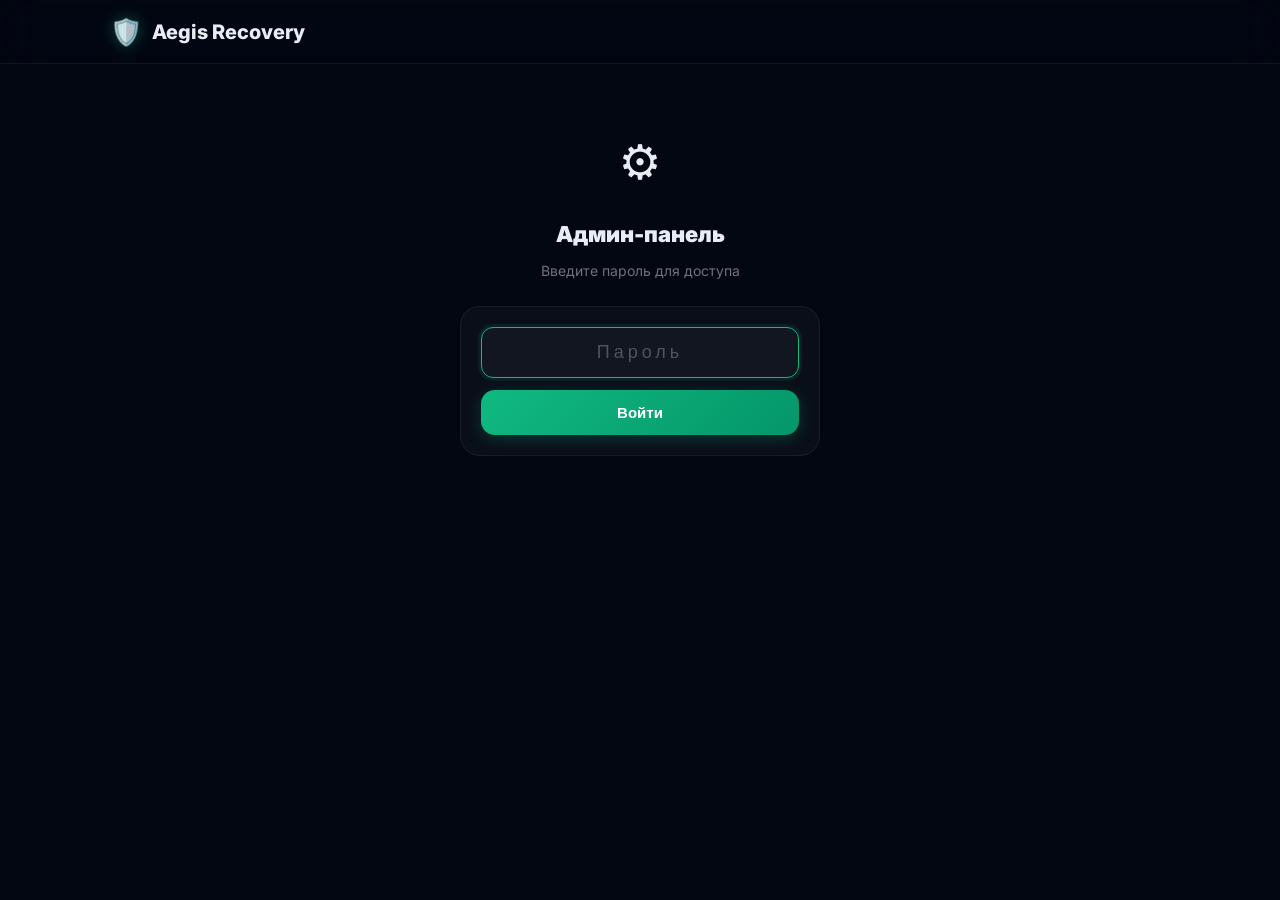
==== commit c1330944: "rebrand: AntiFrog → Aegis Recovery" ====
--- a/admin.html
+++ b/admin.html
@@ -3,7 +3,7 @@
 <head>
 <meta charset="UTF-8">
 <meta name="viewport" content="width=device-width, initial-scale=1.0, maximum-scale=1.0, user-scalable=no">
-<title>Admin — AntiFrog</title>
+<title>Admin — Aegis Recovery</title>
 <link rel="icon" href="data:image/svg+xml,<svg xmlns='http://www.w3.org/2000/svg' viewBox='0 0 100 100'><text y='.9em' font-size='90'>⚙️</text></svg>">
 <link rel="preconnect" href="https://fonts.googleapis.com">
 <link href="https://fonts.googleapis.com/css2?family=Inter:wght@300;400;500;600;700;800;900&display=swap" rel="stylesheet">
@@ -122,7 +122,8 @@
 
         <div class="adm-section">
           <h3 class="adm-section-title">💬 Комментарий</h3>
-          <div class="form-group"><textarea class="form-input" id="a_comment" rows="3" placeholder="Первый комментарий к делу..."></textarea></div>
+          <div class="form-group"><label class="form-label">Комментарий для клиента (виден в истории)</label><textarea class="form-input" id="a_comment" rows="3" placeholder="Комментарий, который увидит клиент..."></textarea></div>
+          <div class="form-group"><label class="form-label">Следующие действия (что должен сделать клиент)</label><textarea class="form-input" id="a_nextActions" rows="2" placeholder="Например: Подготовить выписку по счёту, отправить скриншоты переписки..."></textarea></div>
         </div>
 
         <div style="display:flex;gap:8px">
@@ -272,16 +273,25 @@
         </div>
       </div>
 
+      <!-- NEXT ACTIONS -->
+      <div class="adm-card">
+        <h3 class="adm-card-title">📌 Следующие действия</h3>
+        <p style="font-size:11px;color:var(--muted);margin-bottom:8px">Это увидит клиент в своей карточке. Что ему нужно сделать сейчас.</p>
+        <div class="form-group"><textarea class="form-input" id="e_nextActions" rows="3" placeholder="Например: Подготовить выписку по счёту, отправить скриншоты переписки на email..." style="font-size:13px;resize:vertical">${c.nextActions||''}</textarea></div>
+      </div>
+
       <!-- COMMENTS -->
       <div class="adm-card">
-        <h3 class="adm-card-title">💬 Комментарии</h3>
+        <h3 class="adm-card-title">💬 Внутренние комментарии</h3>
+        <p style="font-size:11px;color:var(--muted);margin-bottom:8px">Заметки для команды. История действий по делу.</p>
         <div class="adm-comments" id="e_comments">
           ${(c.comments||[]).map(cm=>`<div class="adm-comment"><div class="adm-comment-date">${cm.date}</div><div class="adm-comment-text">${cm.text}</div></div>`).join('')||'<p style="color:var(--muted);font-size:13px">Нет комментариев</p>'}
         </div>
-        <div style="display:flex;gap:8px;margin-top:12px">
-          <textarea class="form-input" id="e_newComment" rows="2" placeholder="Новый комментарий..." style="flex:1;font-size:13px;resize:none"></textarea>
-          <button onclick="addComment('${num}')" class="btn btn-primary btn-sm" style="align-self:flex-end">+</button>
-        </div>
+        <div class="adm-new-comment">
+          <textarea class="form-input" id="e_newComment" rows="4" placeholder="Добавить комментарий..." style="font-size:13px;resize:vertical;min-height:100px"></textarea>
+          <button onclick="addComment('${num}')" class="btn btn-primary btn-sm" style="width:100%;margin-top:8px">Добавить комментарий</button>
+        </div>
+      </div>
       </div>
 
       <!-- ACTIONS -->
@@ -332,6 +342,7 @@
   c.recovered=parseInt(document.getElementById('e_recovered').value)||0;
   c.intermediate=document.getElementById('e_intermediate').value.trim();
   c.orgs=Array.from(document.querySelectorAll('#editContent .adm-chip input:checked')).map(cb=>cb.value);
+  c.nextActions=document.getElementById('e_nextActions').value.trim();
   saveCases(cases);
   closeEdit();
   renderList();
@@ -367,6 +378,7 @@
     progress:parseInt(document.getElementById('a_progress').value)||10,
     status:document.getElementById('a_status').value,
     orgs:Array.from(document.querySelectorAll('#a_orgs input:checked')).map(cb=>cb.value),
+    nextActions:document.getElementById('a_nextActions')?.value?.trim()||'',
     comments:[{date:now.toLocaleString('ru-RU'),text:document.getElementById('a_comment').value.trim()||'Клиент добавлен в систему'}],
     time:now.toISOString()
   };
--- a/css/style.css
+++ b/css/style.css
@@ -1,4 +1,4 @@
-/* AntiFrog — Enterprise Cybersecurity Design */
+/* Aegis Recovery — Enterprise Cybersecurity Design */
 :root {
   --bg: #030712;
   --bg2: #0a0f1c;
@@ -208,7 +208,7 @@
 .stat-lbl { font-size: 13px; color: var(--muted); margin-top: 4px; }
 
 /* ===== SECTIONS ===== */
-.section { padding: 64px 0; }
+.section { padding: 40px 0; }
 .section-dark { background: var(--bg2); }
 .section-header { text-align: center; margin-bottom: 40px; }
 .section-title { font-size: clamp(26px, 5vw, 40px); font-weight: 900; margin-bottom: 8px; letter-spacing: -0.02em; }
@@ -449,9 +449,9 @@
 .shimmer { background: linear-gradient(90deg, var(--card) 25%, rgba(255,255,255,0.06) 50%, var(--card) 75%); background-size: 200% 100%; animation: shimmer 1.5s infinite; }
 
 /* ===== CHECK PAGE — MOBILE FIRST ===== */
-.ck-hero { position: relative; padding: 32px 0 24px; overflow: hidden; }
+.ck-hero { position: relative; padding: 48px 0 40px; overflow: hidden; min-height: 280px; }
 .ck-hero-glow { position: absolute; width: 400px; height: 400px; background: radial-gradient(circle, rgba(16,185,129,0.1), transparent 70%); top: -100px; left: 50%; transform: translateX(-50%); pointer-events: none; }
-.ck-hero-inner { position: relative; z-index: 1; text-align: center; }
+.ck-hero-inner { position: relative; z-index: 2; text-align: center; }
 .ck-badge { display: inline-block; background: rgba(16,185,129,0.08); border: 1px solid rgba(16,185,129,0.2); padding: 6px 14px; border-radius: 20px; font-size: 12px; font-weight: 600; color: var(--green); margin-bottom: 16px; }
 .ck-title { font-size: clamp(22px,5vw,32px); font-weight: 900; margin-bottom: 8px; }
 .ck-sub { font-size: 14px; color: var(--muted); margin-bottom: 20px; }
@@ -480,6 +480,18 @@
 .ck-lstep span { color: var(--green); font-weight: 700; }
 .ck-loading-bar { height: 4px; background: rgba(255,255,255,0.06); border-radius: 2px; overflow: hidden; }
 .ck-loading-fill { height: 100%; background: linear-gradient(90deg, var(--green), var(--blue)); border-radius: 2px; transition: width .3s; }
+.ck-loading-status { text-align: center; font-size: 12px; color: var(--muted); margin-top: 12px; font-family: monospace; }
+.ck-loading-orgs { display: flex; flex-wrap: wrap; gap: 6px; margin-bottom: 16px; justify-content: center; }
+.ck-org-pulse {
+  display: inline-flex; align-items: center; gap: 4px; padding: 4px 10px;
+  border-radius: 8px; border: 1px solid var(--border); background: var(--card);
+  font-size: 11px; transition: all .3s;
+}
+.ck-org-pulse.done { border-color: var(--green); background: rgba(16,185,129,0.08); }
+.ck-org-flag { font-size: 12px; }
+.ck-org-name { font-weight: 600; color: var(--text); }
+.ck-org-status { font-size: 10px; }
+.ck-org-pulse.done .ck-org-status { color: var(--green); }
 
 /* Filters */
 .ck-filters { padding: 12px 0; }
@@ -705,9 +717,13 @@
 .adm-comment { padding: 10px; background: rgba(255,255,255,0.02); border-radius: 8px; margin-bottom: 6px; border-left: 2px solid rgba(16,185,129,0.3); }
 .adm-comment-date { font-size: 10px; color: var(--muted); margin-bottom: 2px; }
 .adm-comment-text { font-size: 12px; color: var(--text); word-break: break-word; white-space: pre-wrap; }
+.adm-new-comment { margin-top: 12px; }
 .adm-actions { display: flex; gap: 8px; margin-bottom: 12px; }
 .adm-delete-btn { width: 100%; background: none; border: 1px solid rgba(239,68,68,0.3); color: var(--red); padding: 10px; border-radius: 10px; font-size: 13px; cursor: pointer; font-family: inherit; transition: all .2s; }
 .adm-delete-btn:hover { background: rgba(239,68,68,0.1); }
+
+/* Next actions block */
+.ck-next-actions { background: linear-gradient(135deg, rgba(245,158,11,0.08), rgba(245,158,11,0.04)); border: 1px solid rgba(245,158,11,0.2); border-radius: 12px; padding: 14px; font-size: 13px; line-height: 1.6; color: var(--text); white-space: pre-wrap; }
 
 /* ===== RESPONSIVE CHECK — TABLET+ ===== */
 @media (min-width: 768px) {
